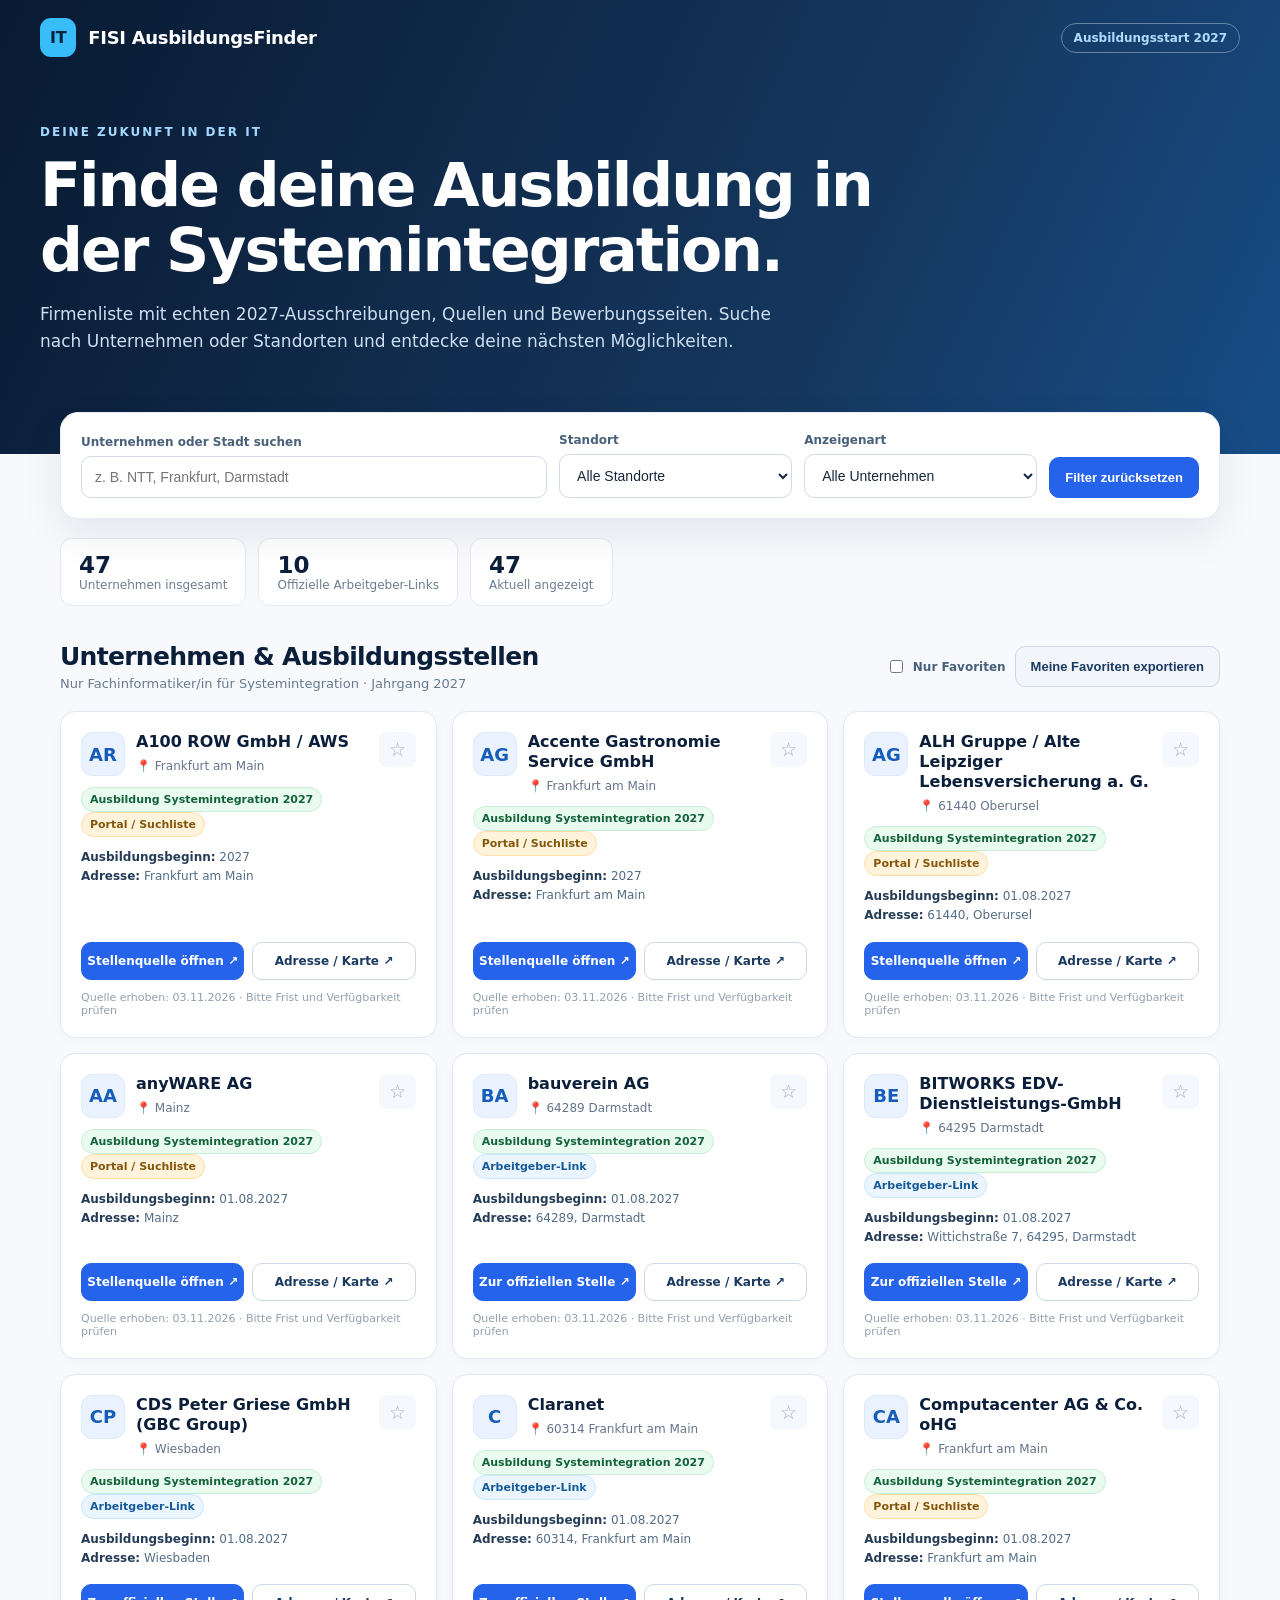
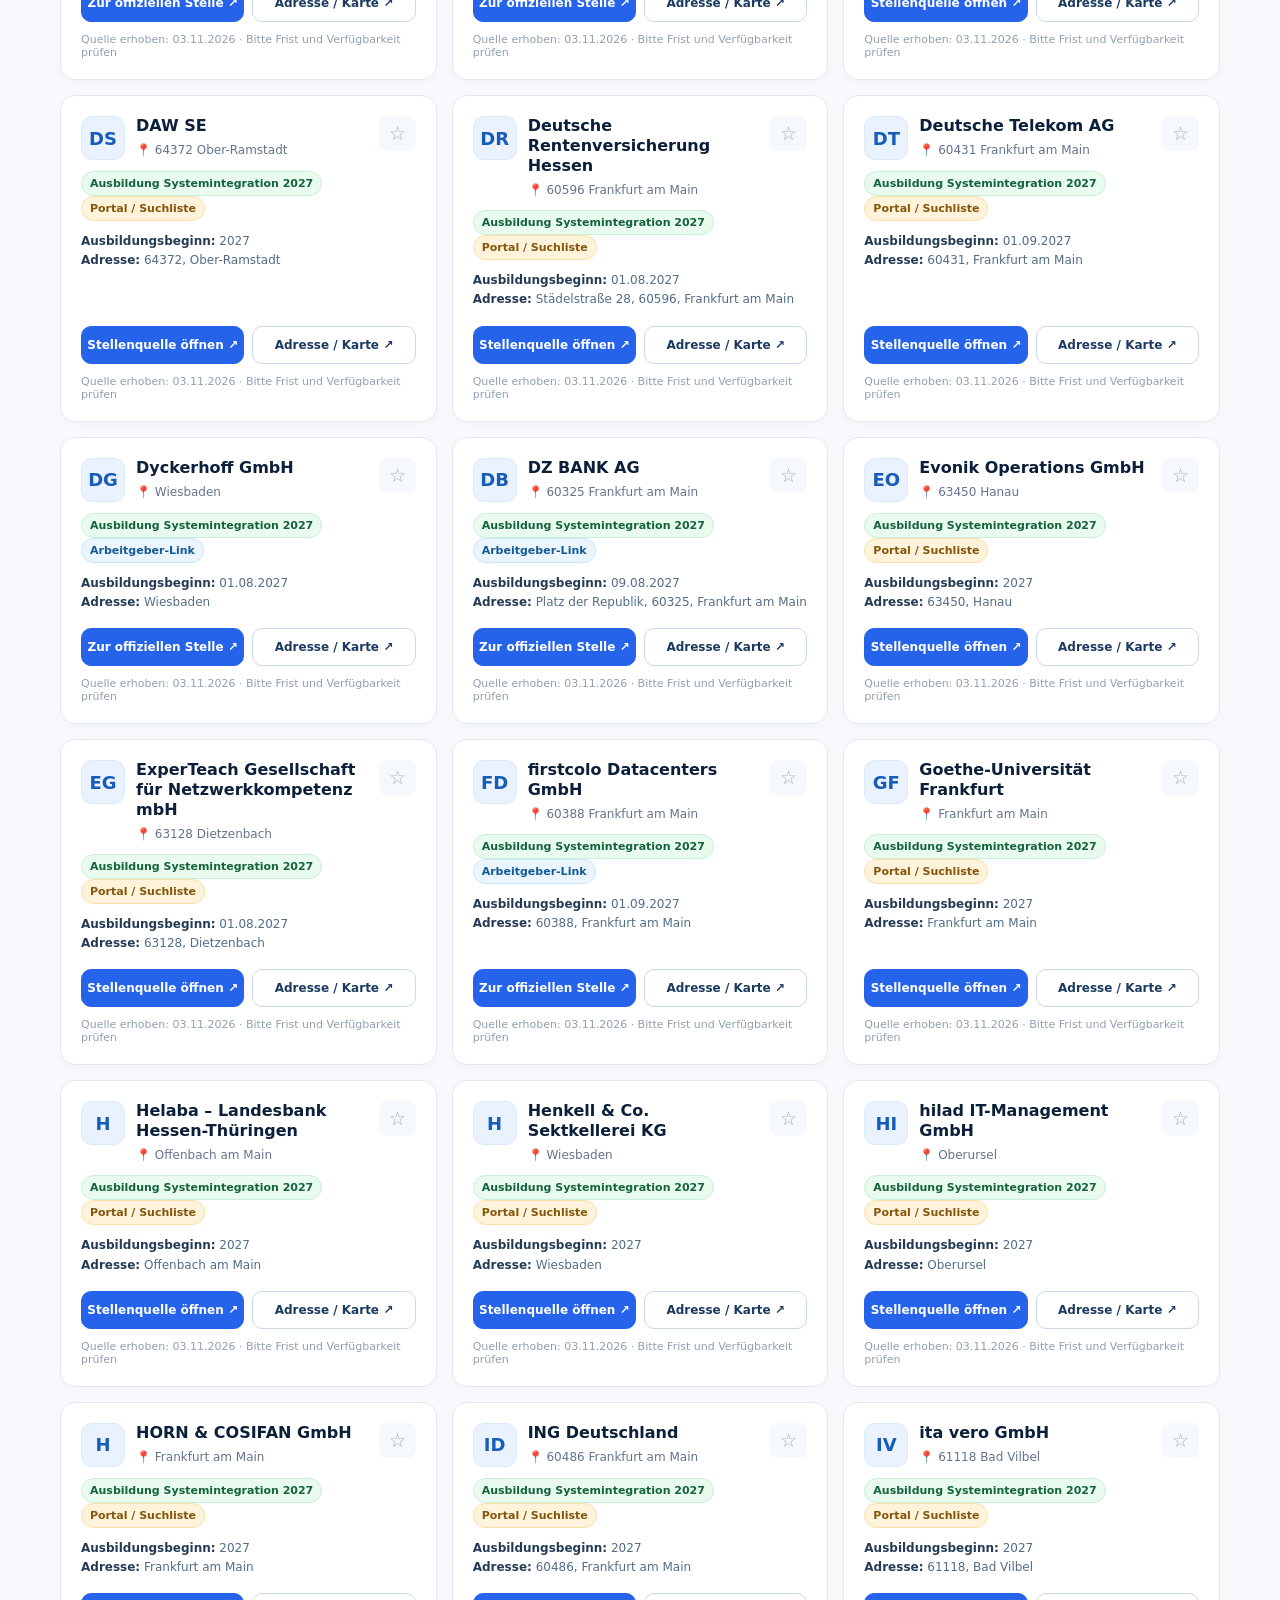
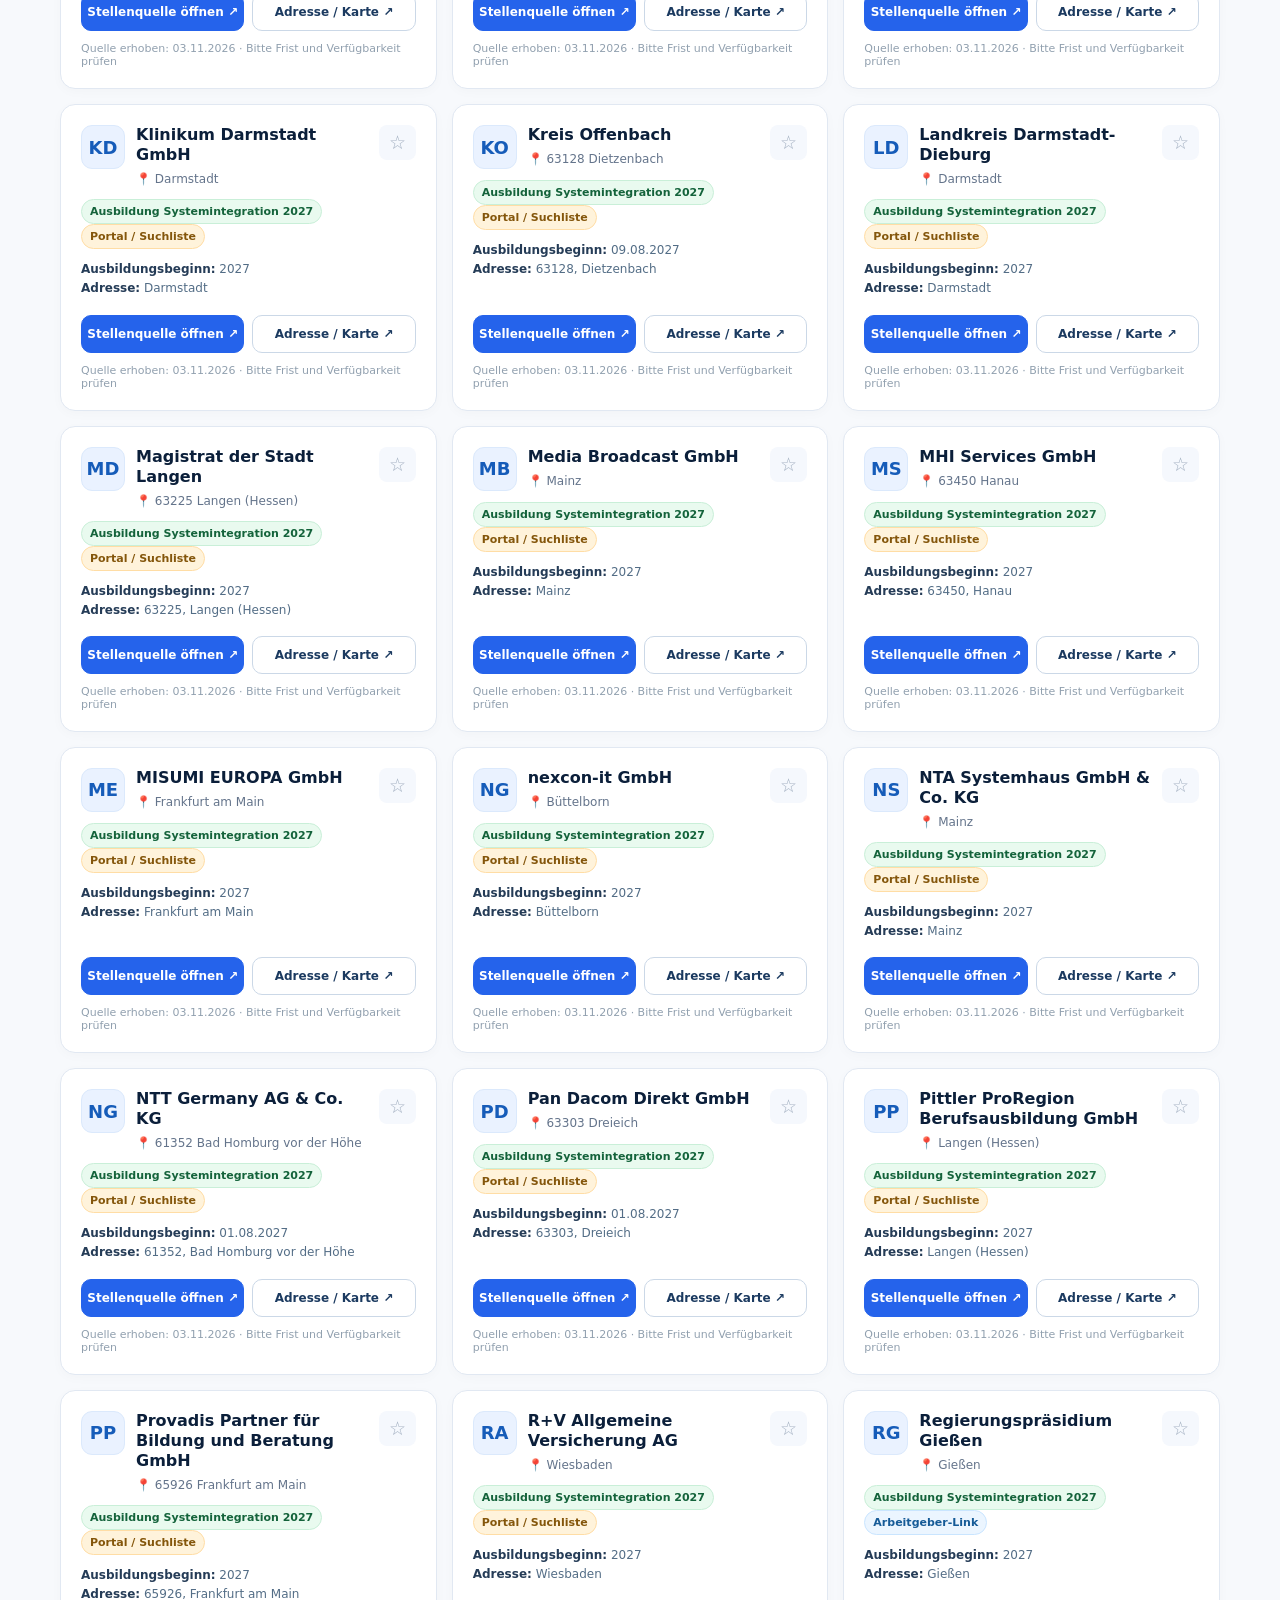
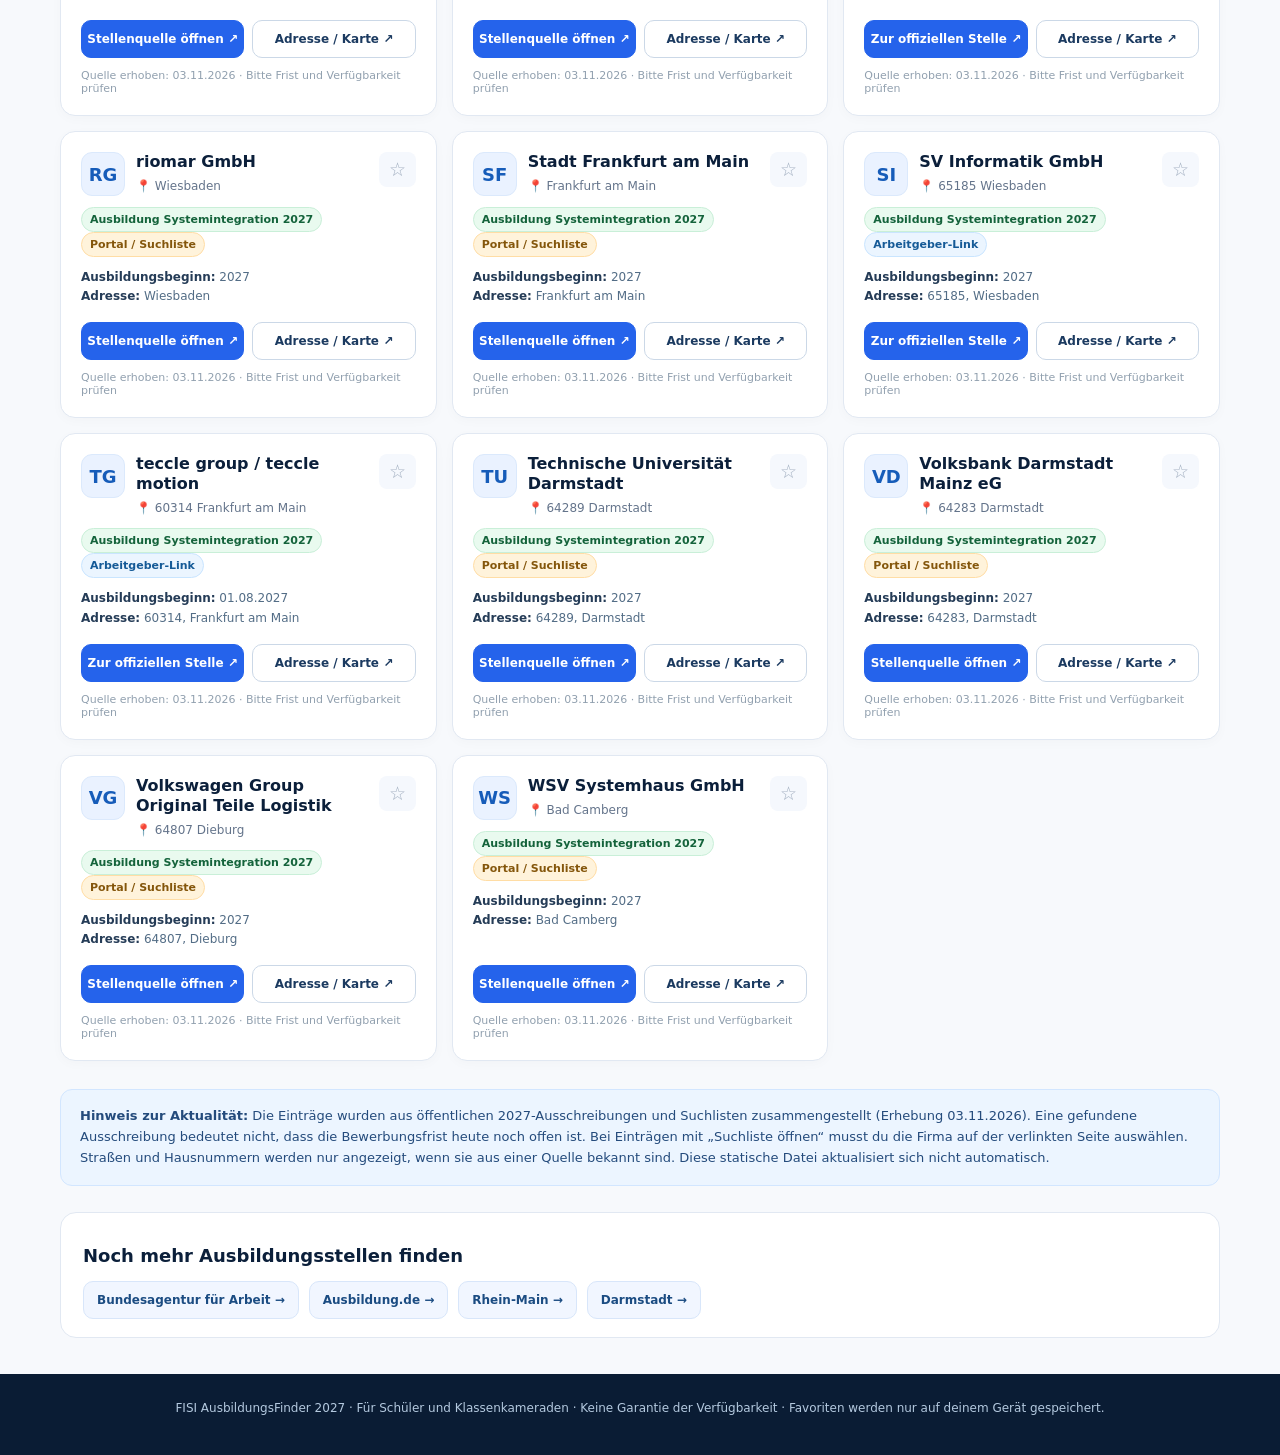
==== fisi-site/index.html @ 09ae16a2 "Add public FISI Ausbildung 2027 company finder webpage" ====
<!doctype html><html lang="de"><head><meta charset="utf-8"><meta name="viewport" content="width=device-width,initial-scale=1"><meta name="theme-color" content="#091a32"><meta name="description" content="FISI AusbildungsFinder 2027: Unternehmen mit Ausbildungsangeboten für Fachinformatiker Systemintegration im Rhein-Main-Gebiet und Hessen finden."><title>FISI AusbildungsFinder 2027 | Firmenliste</title><style>
:root{font-family:Inter,ui-sans-serif,system-ui,-apple-system,'Segoe UI',sans-serif;color:#0b1f3a;background:#f7f9fc}*{box-sizing:border-box}body{margin:0}a{color:inherit}header{background:linear-gradient(115deg,#091a32 0%,#15375e 65%,#174d87 100%);color:#fff;padding:18px max(20px,calc((100vw - 1200px)/2)) 68px}.top{display:flex;justify-content:space-between;align-items:center;gap:20px}.brand{font-size:18px;font-weight:800;letter-spacing:-.3px;display:flex;align-items:center;gap:12px}.brand-mark{background:#38bdf8;color:#06213a;padding:10px;border-radius:11px;font-weight:900;font-size:16px}.year{color:#afdbff;border:1px solid #6583a5;border-radius:99px;padding:7px 12px;font-size:12px;font-weight:700}.hero{padding:68px 0 14px;max-width:850px}.eyebrow{color:#a5d8ff;text-transform:uppercase;letter-spacing:2px;font-size:12px;font-weight:800}.hero h1{font-size:clamp(32px,5vw,60px);letter-spacing:-2px;line-height:1.09;margin:14px 0}.hero p{font-size:17px;line-height:1.6;color:#cedff1;max-width:740px}.wrap{max-width:1200px;margin:0 auto;padding:0 20px}.searchbox{margin-top:-42px;position:relative;background:#fff;box-shadow:0 16px 42px #0b1f3a14;border:1px solid #e7ecf2;border-radius:18px;padding:20px;display:grid;grid-template-columns:2fr 1fr 1fr auto;gap:12px;align-items:end}label{display:block;color:#486079;font-size:12px;font-weight:800;margin-bottom:7px}input,select{width:100%;border:1px solid #cfdaea;border-radius:10px;background:#fff;color:#16283d;padding:12px 13px;font-size:14px;min-width:0}input:focus,select:focus{outline:2px solid #2683ea;outline-offset:1px}.btn{border:1px solid #cbd8e7;border-radius:10px;background:white;padding:12px 15px;color:#1b3a60;font-size:13px;font-weight:800;cursor:pointer;text-decoration:none;display:inline-flex;align-items:center;justify-content:center;gap:7px;transition:.15s}.btn:hover{background:#e7f2ff;border-color:#7ab5fa}.btn.primary{background:#2563eb;color:white;border-color:#2563eb}.btn.primary:hover{background:#144dc5}.btn.ghost{background:#f2f6fb}.btn:disabled{opacity:.5;cursor:not-allowed}.bar{display:flex;gap:14px;align-items:center;justify-content:space-between;flex-wrap:wrap;margin:36px 0 20px}.bar h2{font-size:25px;letter-spacing:-.7px;margin:0}.bar p{margin:5px 0 0;color:#667b91;font-size:13px}.bar .tools{display:flex;gap:9px;align-items:center;flex-wrap:wrap}.stats{display:flex;gap:12px;flex-wrap:wrap;margin:19px 0 0}.stat{background:#fff;border:1px solid #e4eaf2;border-radius:12px;padding:13px 18px;font-size:12px;color:#6b7d91}.stat strong{color:#0b1f3a;font-size:23px;display:block}.list{display:grid;grid-template-columns:repeat(3,minmax(0,1fr));gap:15px}.job{background:#fff;border:1px solid #e1e8f2;border-radius:15px;padding:20px;display:flex;flex-direction:column;gap:11px;box-shadow:0 3px 12px #0b1f3a06;min-width:0}.job:hover{border-color:#88baff}.jobTop{display:flex;gap:11px;align-items:flex-start;justify-content:space-between}.job-icon{background:#eaf2ff;border:1px solid #dbe9fc;color:#165cb9;border-radius:11px;display:grid;place-items:center;width:44px;height:44px;font-weight:900;font-size:18px;flex-shrink:0}.jobTop div:nth-child(2){flex:1}.job h3{font-size:16px;margin:0 0 5px;line-height:1.25}.meta{color:#64748b;font-size:12px;line-height:1.5}.chip{font-size:11px;color:#155a97;background:#ebf5ff;border:1px solid #c9e5ff;border-radius:99px;padding:5px 8px;white-space:nowrap;display:inline-block;font-weight:800}.chip.green{color:#14633b;background:#e9faef;border-color:#c9efd8}.chip.orange{color:#84560b;background:#fff3db;border-color:#ffdda5}.detail{font-size:12px;color:#536d86;line-height:1.6;min-height:38px}.detail b{color:#253c57}.buttons{display:grid;grid-template-columns:1fr 1fr;gap:8px;margin-top:auto;padding-top:5px}.buttons .btn{padding:11px 5px;font-size:12px}.fav{border:0;background:#f5f8fd;border-radius:8px;cursor:pointer;padding:6px 10px;font-size:19px;color:#a2afc0}.fav.active{color:#da9d16;background:#fff4d4}.job .sub{font-size:11px;color:#91a0af}.notFound{background:#fff;border:1px solid #e3eaf4;padding:35px;text-align:center;border-radius:14px;color:#5a6d82}.note{background:#ecf5ff;border:1px solid #d2e6ff;color:#244b7c;border-radius:12px;padding:16px 19px;font-size:13px;line-height:1.6;margin-top:28px}.more{background:#fff;border:1px solid #e1e8f2;padding:18px 22px;border-radius:16px;margin:26px 0}.more h2{font-size:18px}.links{display:flex;gap:10px;flex-wrap:wrap}.links a{background:#f1f6ff;border:1px solid #d8e6fa;padding:11px 13px;border-radius:10px;color:#1b4c82;font-size:12px;font-weight:700;text-decoration:none}.links a:hover{text-decoration:underline}footer{margin-top:36px;padding:24px 0 35px;background:#0a1c34;color:#b4c9df;text-align:center;font-size:12px;line-height:1.8}.muted{font-size:12px;color:#74859a}#top-link{scroll-behavior:smooth}@media(max-width:1000px){.list{grid-template-columns:repeat(2,minmax(0,1fr))}.searchbox{grid-template-columns:1fr 1fr}.searchbox .btn{width:100%}}@media(max-width:640px){header{padding:16px 20px 70px}.hero{padding-top:48px}.list{grid-template-columns:1fr}.searchbox{grid-template-columns:1fr;margin-top:-44px;padding:15px}.year{display:none}.bar{align-items:flex-start}.job{padding:17px}.buttons{grid-template-columns:1fr 1fr}.hero h1{letter-spacing:-1px}.wrap{padding:0 16px}}
</style></head><body><header><div class="top"><div class="brand"><span class="brand-mark">IT</span> FISI AusbildungsFinder</div><span class="year">Ausbildungsstart 2027</span></div><section class="hero"><div class="eyebrow">Deine Zukunft in der IT</div><h1>Finde deine Ausbildung in der Systemintegration.</h1><p>Firmenliste mit echten 2027-Ausschreibungen, Quellen und Bewerbungsseiten. Suche nach Unternehmen oder Standorten und entdecke deine nächsten Möglichkeiten.</p></section></header><main class="wrap"><section class="searchbox" aria-label="Suchfilter"><div><label for="q">Unternehmen oder Stadt suchen</label><input id="q" type="search" placeholder="z. B. NTT, Frankfurt, Darmstadt"></div><div><label for="city">Standort</label><select id="city"><option value="">Alle Standorte</option></select></div><div><label for="type">Anzeigenart</label><select id="type"><option value="">Alle Unternehmen</option><option value="official">Offizielle Bewerbungsseite</option><option value="portal">Portal-Stellenanzeige / Suchliste</option></select></div><button class="btn primary" id="reset">Filter zurücksetzen</button></section><div class="stats"><div class="stat"><strong id="total">–</strong>Unternehmen insgesamt</div><div class="stat"><strong id="officialCount">–</strong>Offizielle Arbeitgeber-Links</div><div class="stat"><strong id="showCount">–</strong>Aktuell angezeigt</div></div><div class="bar"><div><h2>Unternehmen & Ausbildungsstellen</h2><p>Nur Fachinformatiker/in für Systemintegration · Jahrgang 2027</p></div><div class="tools"><label style="margin:0;display:flex;gap:7px;align-items:center"><input id="onlyFav" type="checkbox" style="width:auto"> Nur Favoriten</label><button id="export" class="btn ghost">Meine Favoriten exportieren</button></div></div><div id="list" class="list"></div><div id="notfound" class="notFound" hidden>Keine passenden Unternehmen gefunden. Versuche einen anderen Suchbegriff oder wähle „Alle Standorte“.</div><section class="note"><b>Hinweis zur Aktualität:</b> Die Einträge wurden aus öffentlichen 2027-Ausschreibungen und Suchlisten zusammengestellt (Erhebung 03.11.2026). Eine gefundene Ausschreibung bedeutet nicht, dass die Bewerbungsfrist heute noch offen ist. Bei Einträgen mit „Suchliste öffnen“ musst du die Firma auf der verlinkten Seite auswählen. Straßen und Hausnummern werden nur angezeigt, wenn sie aus einer Quelle bekannt sind. Diese statische Datei aktualisiert sich nicht automatisch.</section><section class="more"><h2>Noch mehr Ausbildungsstellen finden</h2><div class="links"><a href="https://www.arbeitsagentur.de/jobsuche/suche?suchbereich=ausbildung&was=Fachinformatiker%20Systemintegration" target="_blank" rel="noopener noreferrer">Bundesagentur für Arbeit →</a><a href="https://www.ausbildung.de/berufe/fachinformatiker-systemintegration/" target="_blank" rel="noopener noreferrer">Ausbildung.de →</a><a href="https://www.ausbildung.de/staedte/frankfurt-am-main/fachinformatiker-systemintegration/" target="_blank" rel="noopener noreferrer">Rhein-Main →</a><a href="https://www.ausbildung.de/staedte/darmstadt/fachinformatiker-systemintegration/" target="_blank" rel="noopener noreferrer">Darmstadt →</a></div></section></main><footer>FISI AusbildungsFinder 2027 · Für Schüler und Klassenkameraden · Keine Garantie der Verfügbarkeit · Favoriten werden nur auf deinem Gerät gespeichert.</footer><script>const FIRMS = [{"id":"f23","firma":"A100 ROW GmbH / AWS","ort":"Frankfurt am Main","plz":"","adresse":"","start":"2027","url":"https://www.ausbildung.de/staedte/frankfurt-am-main/fachinformatiker-systemintegration/","official":false,"website":"","region":"Rhein-Main","stand":"03.11.2026"},{"id":"f32","firma":"Accente Gastronomie Service GmbH","ort":"Frankfurt am Main","plz":"","adresse":"","start":"2027","url":"https://www.ausbildung.de/staedte/frankfurt-am-main/fachinformatiker-systemintegration/","official":false,"website":"","region":"Rhein-Main","stand":"03.11.2026"},{"id":"f19","firma":"ALH Gruppe / Alte Leipziger Lebensversicherung a. G.","ort":"Oberursel","plz":"61440","adresse":"","start":"01.08.2027","url":"https://www.ausbildung.de/stellen/fachinformatiker-m-w-d-fuer-systemintegration-bei-alte-leipziger-lebensversicherung-a-g-in-oberursel-taunus-4274b92c-0701-4dd6-9e12-ca6bc507923c/","official":false,"website":"","region":"Rhein-Main","stand":"03.11.2026"},{"id":"f11","firma":"anyWARE AG","ort":"Mainz","plz":"","adresse":"","start":"01.08.2027","url":"https://www.arbeitsagentur.de/jobsuche/jobdetail/10000-1208450675-S","official":false,"website":"","region":"Rhein-Main","stand":"03.11.2026"},{"id":"f9","firma":"bauverein AG","ort":"Darmstadt","plz":"64289","adresse":"","start":"01.08.2027","url":"https://stellenangebote.bauvereinag.de/Ausbildung-im-Bereich-Fachinformatik-Systemintegration-de-j279.html","official":true,"website":"","region":"Rhein-Main","stand":"03.11.2026"},{"id":"f8","firma":"BITWORKS EDV-Dienstleistungs-GmbH","ort":"Darmstadt","plz":"64295","adresse":"Wittichstraße 7","start":"01.08.2027","url":"https://www.bitworks.net/karriere/ausbildung/","official":true,"website":"","region":"Rhein-Main","stand":"03.11.2026"},{"id":"f6","firma":"CDS Peter Griese GmbH (GBC Group)","ort":"Wiesbaden","plz":"","adresse":"","start":"01.08.2027","url":"https://gbc-gruppe.jobs.personio.com/job/1605904?language=de","official":true,"website":"","region":"Rhein-Main","stand":"03.11.2026"},{"id":"f2","firma":"Claranet","ort":"Frankfurt am Main","plz":"60314","adresse":"","start":"01.08.2027","url":"https://www.claranet.com/de/karriere/stellenangebote/?id=j8mw0om5","official":true,"website":"","region":"Rhein-Main","stand":"03.11.2026"},{"id":"f14","firma":"Computacenter AG & Co. oHG","ort":"Frankfurt am Main","plz":"","adresse":"","start":"01.08.2027","url":"https://www.ausbildung.de/stellen/fachinformatiker-in-fuer-systemintegration-w-m-d-ausbildung-2027-bei-computacenter-ag-co-ohg-in-frankfurt-am-main-35a287be-f9dc-4d71-bb6c-6507c64921e3/","official":false,"website":"","region":"Rhein-Main","stand":"03.11.2026"},{"id":"f41","firma":"DAW SE","ort":"Ober-Ramstadt","plz":"64372","adresse":"","start":"2027","url":"https://www.ausbildung.de/staedte/darmstadt/fachinformatiker-systemintegration/","official":false,"website":"","region":"Rhein-Main","stand":"03.11.2026"},{"id":"f12","firma":"Deutsche Rentenversicherung Hessen","ort":"Frankfurt am Main","plz":"60596","adresse":"Städelstraße 28","start":"01.08.2027","url":"https://www.ausbildung.de/stellen/[base64]/","official":false,"website":"","region":"Rhein-Main","stand":"03.11.2026"},{"id":"f20","firma":"Deutsche Telekom AG","ort":"Frankfurt am Main","plz":"60431","adresse":"","start":"01.09.2027","url":"https://www.ausbildung.de/stellen/ausbildung-fachinformatiker-in-fuer-systemintegration-m-w-d-bei-deutsche-telekom-ag-in-frankfurt-am-main-8fa051b4-3f0c-4069-b8c5-a9c726d6973f/","official":false,"website":"","region":"Rhein-Main","stand":"03.11.2026"},{"id":"f5","firma":"Dyckerhoff GmbH","ort":"Wiesbaden","plz":"","adresse":"","start":"01.08.2027","url":"https://jobs.dyckerhoff.de/jobposting/b8a4cd58426353512bdf55fee5501cc268655ab7","official":true,"website":"","region":"Rhein-Main","stand":"03.11.2026"},{"id":"f4","firma":"DZ BANK AG","ort":"Frankfurt am Main","plz":"60325","adresse":"Platz der Republik","start":"09.08.2027","url":"https://jobs.dzbank.de/job/Frankfurt-am-Main-Ausbildung-zur-Fachinformatikerin-f%C3%BCr-Systemintegration-%28mwd%29%2C-Start-2027/1406802333/","official":true,"website":"","region":"Rhein-Main","stand":"03.11.2026"},{"id":"f47","firma":"Evonik Operations GmbH","ort":"Hanau","plz":"63450","adresse":"","start":"2027","url":"https://www.ausbildung.de/staedte/niederdorfelden/fachinformatiker-systemintegration/","official":false,"website":"","region":"Rhein-Main","stand":"03.11.2026"},{"id":"f16","firma":"ExperTeach Gesellschaft für Netzwerkkompetenz mbH","ort":"Dietzenbach","plz":"63128","adresse":"","start":"01.08.2027","url":"https://www.ausbildung.de/stellen/ausbildung-fachinformatiker-fuer-systemintegration-m-w-d-bei-experteach-gesellschaft-fuer-netzwerkkompetenz-mbh-in-dietzenbach-486f2d8d-8e04-406d-8e45-b2905e7dfc49/","official":false,"website":"","region":"Rhein-Main","stand":"03.11.2026"},{"id":"f3","firma":"firstcolo Datacenters GmbH","ort":"Frankfurt am Main","plz":"60388","adresse":"","start":"01.09.2027","url":"https://career-firstcolo.aventini.de/job/ausbildung-zum-fachinformatiker-fuer-systemintegration-2/","official":true,"website":"","region":"Rhein-Main","stand":"03.11.2026"},{"id":"f30","firma":"Goethe-Universität Frankfurt","ort":"Frankfurt am Main","plz":"","adresse":"","start":"2027","url":"https://www.ausbildung.de/staedte/frankfurt-am-main/fachinformatiker-systemintegration/","official":false,"website":"","region":"Rhein-Main","stand":"03.11.2026"},{"id":"f24","firma":"Helaba – Landesbank Hessen-Thüringen","ort":"Offenbach am Main","plz":"","adresse":"","start":"2027","url":"https://www.ausbildung.de/staedte/frankfurt-am-main/fachinformatiker-systemintegration/","official":false,"website":"","region":"Rhein-Main","stand":"03.11.2026"},{"id":"f36","firma":"Henkell & Co. Sektkellerei KG","ort":"Wiesbaden","plz":"","adresse":"","start":"2027","url":"https://www.arbeitsagentur.de/jobsuche/suche?suchbereich=ausbildung&was=Fachinformatiker%2Fin+Systemintegration&wo=Mainz+am+Rhein","official":false,"website":"","region":"Rhein-Main","stand":"03.11.2026"},{"id":"f33","firma":"hilad IT-Management GmbH","ort":"Oberursel","plz":"","adresse":"","start":"2027","url":"https://www.arbeitsagentur.de/jobsuche/suche?suchbereich=ausbildung&was=IT-Fachinformatiker+Systemintegration&wo=Hessen+%28Bundesland%29","official":false,"website":"","region":"Rhein-Main","stand":"03.11.2026"},{"id":"f31","firma":"HORN & COSIFAN GmbH","ort":"Frankfurt am Main","plz":"","adresse":"","start":"2027","url":"https://www.ausbildung.de/staedte/frankfurt-am-main/fachinformatiker-systemintegration/","official":false,"website":"","region":"Rhein-Main","stand":"03.11.2026"},{"id":"f22","firma":"ING Deutschland","ort":"Frankfurt am Main","plz":"60486","adresse":"","start":"2027","url":"https://www.ausbildung.de/staedte/frankfurt-am-main/fachinformatiker-systemintegration/","official":false,"website":"","region":"Rhein-Main","stand":"03.11.2026"},{"id":"f25","firma":"ita vero GmbH","ort":"Bad Vilbel","plz":"61118","adresse":"","start":"2027","url":"https://www.ausbildung.de/staedte/frankfurt-am-main/fachinformatiker-systemintegration/","official":false,"website":"","region":"Rhein-Main","stand":"03.11.2026"},{"id":"f42","firma":"Klinikum Darmstadt GmbH","ort":"Darmstadt","plz":"","adresse":"","start":"2027","url":"https://www.ausbildung.de/staedte/darmstadt/fachinformatiker-systemintegration/","official":false,"website":"","region":"Rhein-Main","stand":"03.11.2026"},{"id":"f18","firma":"Kreis Offenbach","ort":"Dietzenbach","plz":"63128","adresse":"","start":"09.08.2027","url":"https://www.ausbildung.de/stellen/ausbildung-fachinformatiker-in-fuer-systemintegration-m-w-d-bei-kreis-offenbach-in-dietzenbach-64bd83a0-c201-4000-aeb2-fbb5ad08a51d/","official":false,"website":"","region":"Rhein-Main","stand":"03.11.2026"},{"id":"f44","firma":"Landkreis Darmstadt-Dieburg","ort":"Darmstadt","plz":"","adresse":"","start":"2027","url":"https://www.ausbildung.de/staedte/darmstadt/fachinformatiker-systemintegration/","official":false,"website":"","region":"Rhein-Main","stand":"03.11.2026"},{"id":"f26","firma":"Magistrat der Stadt Langen","ort":"Langen (Hessen)","plz":"63225","adresse":"","start":"2027","url":"https://www.ausbildung.de/staedte/frankfurt-am-main/fachinformatiker-systemintegration/","official":false,"website":"","region":"Rhein-Main","stand":"03.11.2026"},{"id":"f38","firma":"Media Broadcast GmbH","ort":"Mainz","plz":"","adresse":"","start":"2027","url":"https://www.arbeitsagentur.de/jobsuche/suche?suchbereich=ausbildung&was=Fachinformatiker%2Fin+Systemintegration&wo=Mainz+am+Rhein","official":false,"website":"","region":"Rhein-Main","stand":"03.11.2026"},{"id":"f48","firma":"MHI Services GmbH","ort":"Hanau","plz":"63450","adresse":"","start":"2027","url":"https://www.ausbildung.de/staedte/niederdorfelden/fachinformatiker-systemintegration/","official":false,"website":"","region":"Rhein-Main","stand":"03.11.2026"},{"id":"f29","firma":"MISUMI EUROPA GmbH","ort":"Frankfurt am Main","plz":"","adresse":"","start":"2027","url":"https://www.ausbildung.de/staedte/frankfurt-am-main/fachinformatiker-systemintegration/","official":false,"website":"","region":"Rhein-Main","stand":"03.11.2026"},{"id":"f43","firma":"nexcon-it GmbH","ort":"Büttelborn","plz":"","adresse":"","start":"2027","url":"https://www.ausbildung.de/staedte/darmstadt/fachinformatiker-systemintegration/","official":false,"website":"","region":"Rhein-Main","stand":"03.11.2026"},{"id":"f37","firma":"NTA Systemhaus GmbH & Co. KG","ort":"Mainz","plz":"","adresse":"","start":"2027","url":"https://www.arbeitsagentur.de/jobsuche/suche?suchbereich=ausbildung&was=Fachinformatiker%2Fin+Systemintegration&wo=Mainz+am+Rhein","official":false,"website":"","region":"Rhein-Main","stand":"03.11.2026"},{"id":"f15","firma":"NTT Germany AG & Co. KG","ort":"Bad Homburg vor der Höhe","plz":"61352","adresse":"","start":"01.08.2027","url":"https://www.ausbildung.de/stellen/ausbildung-fachinformatiker-in-fuer-systemintegration-m-w-d-ausbildungsjahr-2027-am-standort-bad-homburg-bei-ntt-germany-ag-co-kg-in-bad-homburg-vor-der-hoehe-ad076b9d-094f-450b-ac93-08cf086c7f03/","official":false,"website":"","region":"Rhein-Main","stand":"03.11.2026"},{"id":"f17","firma":"Pan Dacom Direkt GmbH","ort":"Dreieich","plz":"63303","adresse":"","start":"01.08.2027","url":"https://www.ausbildung.de/stellen/ausbildung-fachinformatiker-m-w-d-fachrichtung-systemintegration-bei-pan-dacom-direkt-gmbh-in-dreieich-24aad1db-52f3-411a-9561-9b8bcf2e1f25/","official":false,"website":"","region":"Rhein-Main","stand":"03.11.2026"},{"id":"f46","firma":"Pittler ProRegion Berufsausbildung GmbH","ort":"Langen (Hessen)","plz":"","adresse":"","start":"2027","url":"https://www.ausbildung.de/staedte/darmstadt/fachinformatiker-systemintegration/","official":false,"website":"","region":"Rhein-Main","stand":"03.11.2026"},{"id":"f28","firma":"Provadis Partner für Bildung und Beratung GmbH","ort":"Frankfurt am Main","plz":"65926","adresse":"","start":"2027","url":"https://www.ausbildung.de/staedte/frankfurt-am-main/fachinformatiker-systemintegration/","official":false,"website":"","region":"Rhein-Main","stand":"03.11.2026"},{"id":"f34","firma":"R+V Allgemeine Versicherung AG","ort":"Wiesbaden","plz":"","adresse":"","start":"2027","url":"https://www.arbeitsagentur.de/jobsuche/suche?suchbereich=ausbildung&was=Fachinformatiker%2Fin+Systemintegration&wo=Mainz+am+Rhein","official":false,"website":"","region":"Rhein-Main","stand":"03.11.2026"},{"id":"f10","firma":"Regierungspräsidium Gießen","ort":"Gießen","plz":"","adresse":"","start":"2027","url":"https://rp-giessen.hessen.de/fachinformatik-fachrichtung-systemintegration","official":true,"website":"","region":"Mittelhessen","stand":"03.11.2026"},{"id":"f35","firma":"riomar GmbH","ort":"Wiesbaden","plz":"","adresse":"","start":"2027","url":"https://www.arbeitsagentur.de/jobsuche/suche?suchbereich=ausbildung&was=Fachinformatiker%2Fin+Systemintegration&wo=Mainz+am+Rhein","official":false,"website":"","region":"Rhein-Main","stand":"03.11.2026"},{"id":"f27","firma":"Stadt Frankfurt am Main","ort":"Frankfurt am Main","plz":"","adresse":"","start":"2027","url":"https://www.ausbildung.de/staedte/frankfurt-am-main/fachinformatiker-systemintegration/","official":false,"website":"","region":"Rhein-Main","stand":"03.11.2026"},{"id":"f7","firma":"SV Informatik GmbH","ort":"Wiesbaden","plz":"65185","adresse":"","start":"2027","url":"https://www.sv-informatik.de/karriere/ausbildung-fachinformatiker.html","official":true,"website":"","region":"Rhein-Main","stand":"03.11.2026"},{"id":"f1","firma":"teccle group / teccle motion","ort":"Frankfurt am Main","plz":"60314","adresse":"","start":"01.08.2027","url":"https://tecclegroup.recruitee.com/o/ausbildung-fachinformatikerin-fur-systemintegration-all-genders-standort-frankfurt","official":true,"website":"","region":"Rhein-Main","stand":"03.11.2026"},{"id":"f39","firma":"Technische Universität Darmstadt","ort":"Darmstadt","plz":"64289","adresse":"","start":"2027","url":"https://www.ausbildung.de/staedte/darmstadt/fachinformatiker-systemintegration/","official":false,"website":"","region":"Rhein-Main","stand":"03.11.2026"},{"id":"f40","firma":"Volksbank Darmstadt Mainz eG","ort":"Darmstadt","plz":"64283","adresse":"","start":"2027","url":"https://www.ausbildung.de/staedte/darmstadt/fachinformatiker-systemintegration/","official":false,"website":"","region":"Rhein-Main","stand":"03.11.2026"},{"id":"f45","firma":"Volkswagen Group Original Teile Logistik","ort":"Dieburg","plz":"64807","adresse":"","start":"2027","url":"https://www.ausbildung.de/staedte/darmstadt/fachinformatiker-systemintegration/","official":false,"website":"","region":"Rhein-Main","stand":"03.11.2026"},{"id":"f49","firma":"WSV Systemhaus GmbH","ort":"Bad Camberg","plz":"","adresse":"","start":"2027","url":"https://www.arbeitsagentur.de/jobsuche/suche?suchbereich=ausbildung&was=IT-Fachinformatiker+Systemintegration&wo=Hessen+%28Bundesland%29","official":false,"website":"","region":"Rhein-Main","stand":"03.11.2026"}];
const qs=s=>document.querySelector(s), list=qs('#list'), city=qs('#city'), type=qs('#type'), q=qs('#q');
const esc=s=>String(s??'').replace(/[&<>"']/g,x=>({'&':'&amp;','<':'&lt;','>':'&gt;','"':'&quot;',"'":'&#39;'}[x]));
let favorites;try{favorites=JSON.parse(localStorage.getItem('fisi-favorites-list-2027')||'[]');if(!Array.isArray(favorites))favorites=[];}catch(e){favorites=[]}
const save=()=>{try{localStorage.setItem('fisi-favorites-list-2027',JSON.stringify(favorites))}catch(e){}};
const places=[...new Set(FIRMS.map(x=>x.ort))].sort((a,b)=>a.localeCompare(b,'de'));places.forEach(p=>{let e=document.createElement('option');e.value=p;e.textContent=p;city.appendChild(e)});
qs('#total').textContent=FIRMS.length;qs('#officialCount').textContent=FIRMS.filter(x=>x.official).length;
const maps=x=>'https://www.google.com/maps/search/?api=1&query='+encodeURIComponent([x.firma,x.adresse,x.plz,x.ort].filter(Boolean).join(', '));
const a=(href,label,cls='')=>`<a class="btn ${cls}" target="_blank" rel="noopener noreferrer" href="${esc(href)}">${label}</a>`;
function render(){const term=q.value.trim().toLocaleLowerCase('de'), c=city.value,t=type.value,f=qs('#onlyFav').checked;const found=FIRMS.filter(x=>(!c||x.ort===c)&&(!t||(t==='official'===x.official))&&(!f||favorites.includes(x.id))&&(!term||[x.firma,x.ort,x.plz,x.adresse].join(' ').toLocaleLowerCase('de').includes(term)));qs('#showCount').textContent=found.length;qs('#notfound').hidden=found.length!==0;list.innerHTML=found.map(x=>{const selected=favorites.includes(x.id), initials=x.firma.replace(/[^\p{L}\p{N} ]/gu,'').split(' ').slice(0,2).map(v=>v[0]||'').join('').toUpperCase();return `<article class="job"><div class="jobTop"><div class="job-icon">${esc(initials)}</div><div><h3>${esc(x.firma)}</h3><div class="meta">📍 ${esc(x.plz?x.plz+' ':'')}${esc(x.ort)}</div></div><button data-fav="${esc(x.id)}" class="fav ${selected?'active':''}" aria-label="${selected?'Favorit entfernen':'Als Favorit speichern'}" title="Favorit speichern">${selected?'★':'☆'}</button></div><div><span class="chip green">Ausbildung Systemintegration 2027</span> <span class="chip ${x.official?'':'orange'}">${x.official?'Arbeitgeber-Link':'Portal / Suchliste'}</span></div><div class="detail"><b>Ausbildungsbeginn:</b> ${esc(x.start)}<br><b>Adresse:</b> ${esc([x.adresse,x.plz,x.ort].filter(Boolean).join(', ')||'Nicht angegeben')}</div><div class="buttons">${a(x.url,x.official?'Zur offiziellen Stelle ↗':'Stellenquelle öffnen ↗','primary')}${a(maps(x),'Adresse / Karte ↗')}</div><span class="sub">Quelle erhoben: ${esc(x.stand)} · Bitte Frist und Verfügbarkeit prüfen</span></article>`}).join('');list.querySelectorAll('[data-fav]').forEach(btn=>btn.addEventListener('click',()=>{let id=btn.getAttribute('data-fav');favorites=favorites.includes(id)?favorites.filter(x=>x!==id):[...favorites,id];save();render()}))}
[q,city,type,qs('#onlyFav')].forEach(el=>el.addEventListener('input',render));qs('#reset').addEventListener('click',()=>{q.value='';city.value='';type.value='';qs('#onlyFav').checked=false;render()});qs('#export').addEventListener('click',()=>{const fav=FIRMS.filter(x=>favorites.includes(x.id));if(!fav.length){alert('Du hast noch keine Favoriten gespeichert.');return;}const rows=[['Unternehmen','Ort','PLZ','Adresse','Ausbildungsbeginn','Link'],...fav.map(x=>[x.firma,x.ort,x.plz,x.adresse,x.start,x.url])].map(row=>row.map(v=>'"'+String(v??'').replace(/"/g,'""')+'"').join(';')).join('\r\n');const blob=new Blob(['﻿',rows],{type:'text/csv;charset=utf-8'}),u=URL.createObjectURL(blob),a=document.createElement('a');a.href=u;a.download='FISI_Favoriten_2027.csv';a.click();URL.revokeObjectURL(u)});render();</script></body></html>
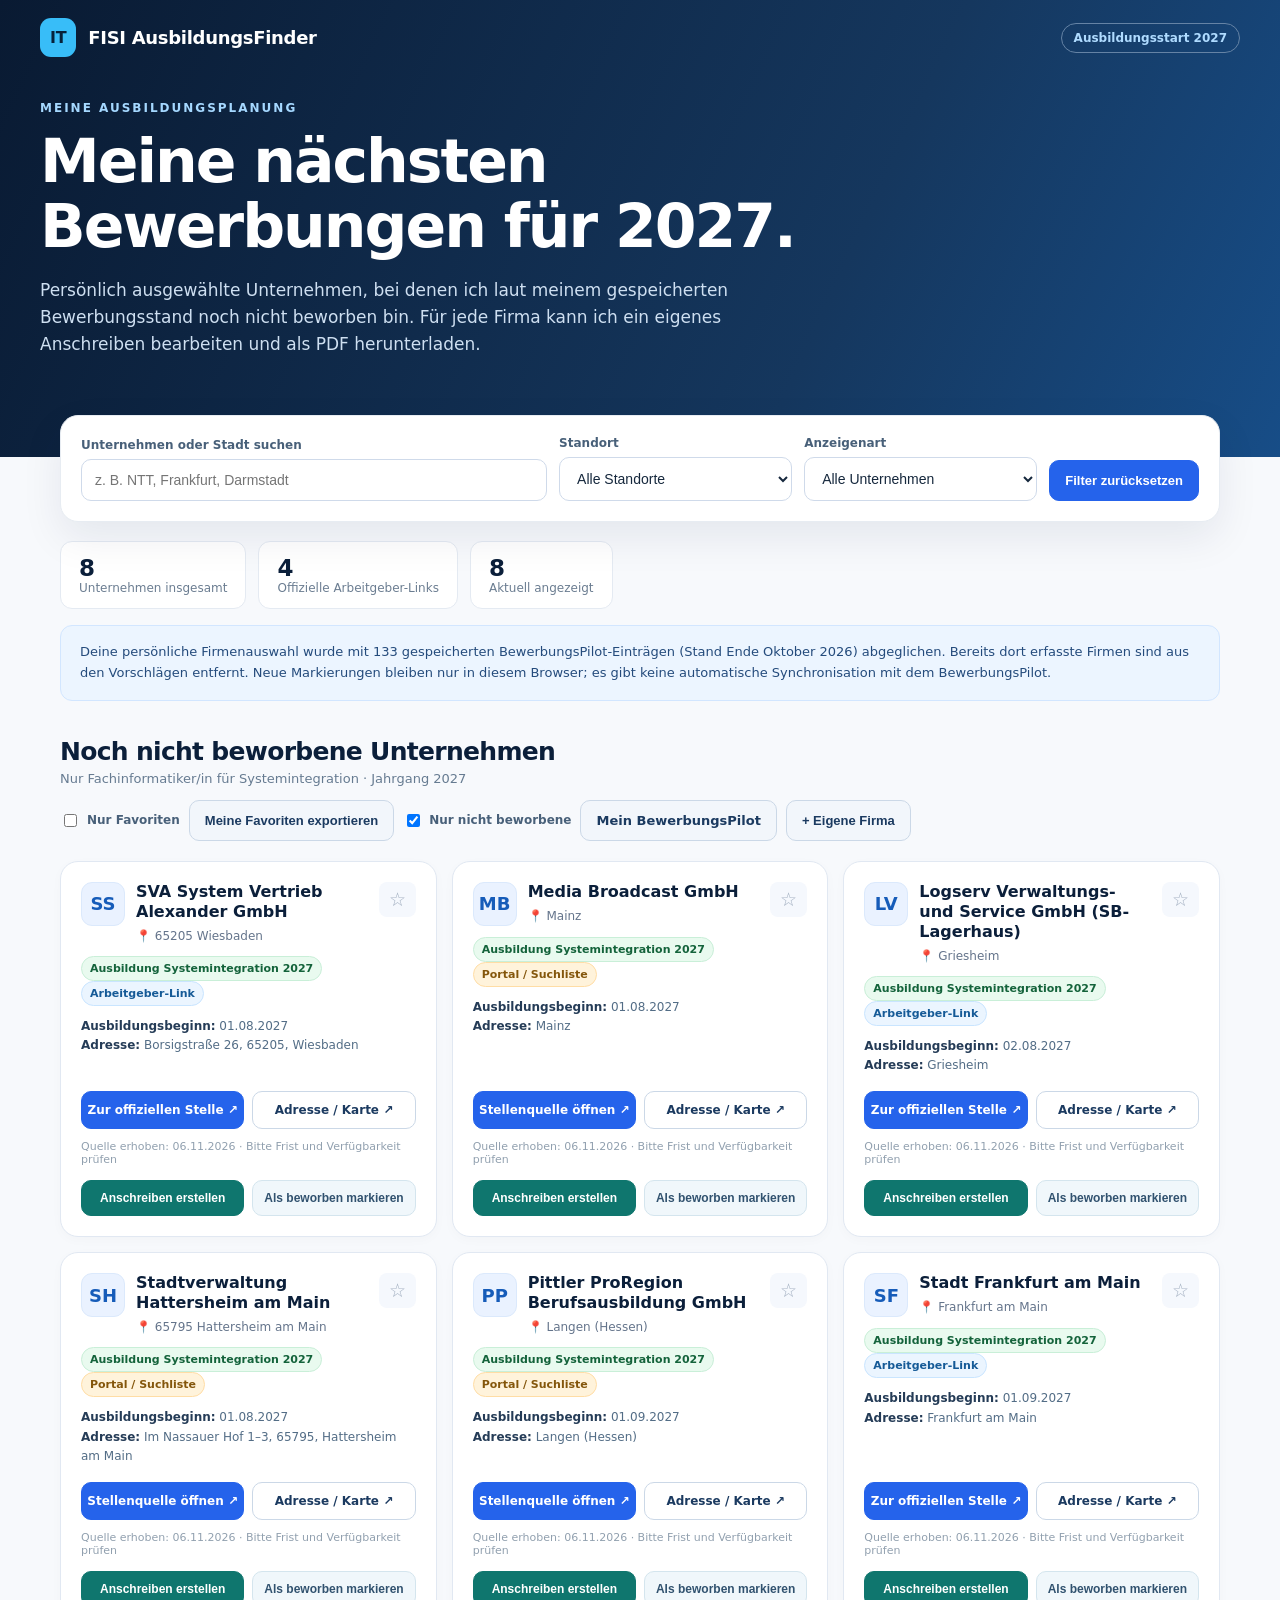
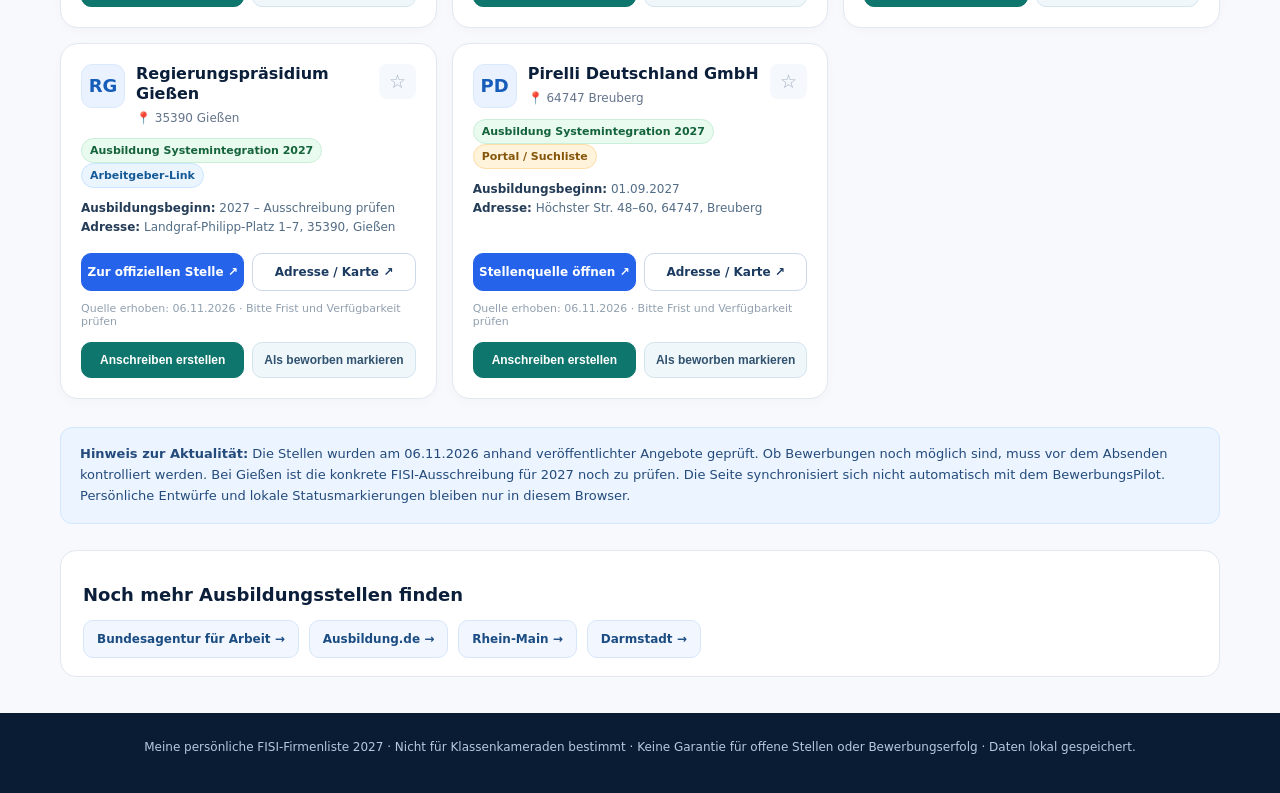
==== commit 1082f9cd: "Personalize FISI firms list with verified fresh leads and cover letter downloads" ====
--- a/fisi-site/index.html
+++ b/fisi-site/index.html
@@ -1,6 +1,6 @@
-<!doctype html><html lang="de"><head><meta charset="utf-8"><meta name="viewport" content="width=device-width,initial-scale=1"><meta name="theme-color" content="#091a32"><meta name="description" content="FISI AusbildungsFinder 2027: Unternehmen mit Ausbildungsangeboten für Fachinformatiker Systemintegration im Rhein-Main-Gebiet und Hessen finden."><title>FISI AusbildungsFinder 2027 | Firmenliste</title><style>
+<!doctype html><html lang="de"><head><meta charset="utf-8"><meta name="viewport" content="width=device-width,initial-scale=1"><meta name="theme-color" content="#091a32"><meta name="description" content="FISI AusbildungsFinder 2027: Unternehmen mit Ausbildungsangeboten für Fachinformatiker Systemintegration im Rhein-Main-Gebiet und Hessen finden."><title>Meine FISI-Bewerbungen 2027 | Neue Firmen & Anschreiben</title><style>
 :root{font-family:Inter,ui-sans-serif,system-ui,-apple-system,'Segoe UI',sans-serif;color:#0b1f3a;background:#f7f9fc}*{box-sizing:border-box}body{margin:0}a{color:inherit}header{background:linear-gradient(115deg,#091a32 0%,#15375e 65%,#174d87 100%);color:#fff;padding:18px max(20px,calc((100vw - 1200px)/2)) 68px}.top{display:flex;justify-content:space-between;align-items:center;gap:20px}.brand{font-size:18px;font-weight:800;letter-spacing:-.3px;display:flex;align-items:center;gap:12px}.brand-mark{background:#38bdf8;color:#06213a;padding:10px;border-radius:11px;font-weight:900;font-size:16px}.year{color:#afdbff;border:1px solid #6583a5;border-radius:99px;padding:7px 12px;font-size:12px;font-weight:700}.hero{padding:68px 0 14px;max-width:850px}.eyebrow{color:#a5d8ff;text-transform:uppercase;letter-spacing:2px;font-size:12px;font-weight:800}.hero h1{font-size:clamp(32px,5vw,60px);letter-spacing:-2px;line-height:1.09;margin:14px 0}.hero p{font-size:17px;line-height:1.6;color:#cedff1;max-width:740px}.wrap{max-width:1200px;margin:0 auto;padding:0 20px}.searchbox{margin-top:-42px;position:relative;background:#fff;box-shadow:0 16px 42px #0b1f3a14;border:1px solid #e7ecf2;border-radius:18px;padding:20px;display:grid;grid-template-columns:2fr 1fr 1fr auto;gap:12px;align-items:end}label{display:block;color:#486079;font-size:12px;font-weight:800;margin-bottom:7px}input,select{width:100%;border:1px solid #cfdaea;border-radius:10px;background:#fff;color:#16283d;padding:12px 13px;font-size:14px;min-width:0}input:focus,select:focus{outline:2px solid #2683ea;outline-offset:1px}.btn{border:1px solid #cbd8e7;border-radius:10px;background:white;padding:12px 15px;color:#1b3a60;font-size:13px;font-weight:800;cursor:pointer;text-decoration:none;display:inline-flex;align-items:center;justify-content:center;gap:7px;transition:.15s}.btn:hover{background:#e7f2ff;border-color:#7ab5fa}.btn.primary{background:#2563eb;color:white;border-color:#2563eb}.btn.primary:hover{background:#144dc5}.btn.ghost{background:#f2f6fb}.btn:disabled{opacity:.5;cursor:not-allowed}.bar{display:flex;gap:14px;align-items:center;justify-content:space-between;flex-wrap:wrap;margin:36px 0 20px}.bar h2{font-size:25px;letter-spacing:-.7px;margin:0}.bar p{margin:5px 0 0;color:#667b91;font-size:13px}.bar .tools{display:flex;gap:9px;align-items:center;flex-wrap:wrap}.stats{display:flex;gap:12px;flex-wrap:wrap;margin:19px 0 0}.stat{background:#fff;border:1px solid #e4eaf2;border-radius:12px;padding:13px 18px;font-size:12px;color:#6b7d91}.stat strong{color:#0b1f3a;font-size:23px;display:block}.list{display:grid;grid-template-columns:repeat(3,minmax(0,1fr));gap:15px}.job{background:#fff;border:1px solid #e1e8f2;border-radius:15px;padding:20px;display:flex;flex-direction:column;gap:11px;box-shadow:0 3px 12px #0b1f3a06;min-width:0}.job:hover{border-color:#88baff}.jobTop{display:flex;gap:11px;align-items:flex-start;justify-content:space-between}.job-icon{background:#eaf2ff;border:1px solid #dbe9fc;color:#165cb9;border-radius:11px;display:grid;place-items:center;width:44px;height:44px;font-weight:900;font-size:18px;flex-shrink:0}.jobTop div:nth-child(2){flex:1}.job h3{font-size:16px;margin:0 0 5px;line-height:1.25}.meta{color:#64748b;font-size:12px;line-height:1.5}.chip{font-size:11px;color:#155a97;background:#ebf5ff;border:1px solid #c9e5ff;border-radius:99px;padding:5px 8px;white-space:nowrap;display:inline-block;font-weight:800}.chip.green{color:#14633b;background:#e9faef;border-color:#c9efd8}.chip.orange{color:#84560b;background:#fff3db;border-color:#ffdda5}.detail{font-size:12px;color:#536d86;line-height:1.6;min-height:38px}.detail b{color:#253c57}.buttons{display:grid;grid-template-columns:1fr 1fr;gap:8px;margin-top:auto;padding-top:5px}.buttons .btn{padding:11px 5px;font-size:12px}.fav{border:0;background:#f5f8fd;border-radius:8px;cursor:pointer;padding:6px 10px;font-size:19px;color:#a2afc0}.fav.active{color:#da9d16;background:#fff4d4}.job .sub{font-size:11px;color:#91a0af}.notFound{background:#fff;border:1px solid #e3eaf4;padding:35px;text-align:center;border-radius:14px;color:#5a6d82}.note{background:#ecf5ff;border:1px solid #d2e6ff;color:#244b7c;border-radius:12px;padding:16px 19px;font-size:13px;line-height:1.6;margin-top:28px}.more{background:#fff;border:1px solid #e1e8f2;padding:18px 22px;border-radius:16px;margin:26px 0}.more h2{font-size:18px}.links{display:flex;gap:10px;flex-wrap:wrap}.links a{background:#f1f6ff;border:1px solid #d8e6fa;padding:11px 13px;border-radius:10px;color:#1b4c82;font-size:12px;font-weight:700;text-decoration:none}.links a:hover{text-decoration:underline}footer{margin-top:36px;padding:24px 0 35px;background:#0a1c34;color:#b4c9df;text-align:center;font-size:12px;line-height:1.8}.muted{font-size:12px;color:#74859a}#top-link{scroll-behavior:smooth}@media(max-width:1000px){.list{grid-template-columns:repeat(2,minmax(0,1fr))}.searchbox{grid-template-columns:1fr 1fr}.searchbox .btn{width:100%}}@media(max-width:640px){header{padding:16px 20px 70px}.hero{padding-top:48px}.list{grid-template-columns:1fr}.searchbox{grid-template-columns:1fr;margin-top:-44px;padding:15px}.year{display:none}.bar{align-items:flex-start}.job{padding:17px}.buttons{grid-template-columns:1fr 1fr}.hero h1{letter-spacing:-1px}.wrap{padding:0 16px}}
-</style></head><body><header><div class="top"><div class="brand"><span class="brand-mark">IT</span> FISI AusbildungsFinder</div><span class="year">Ausbildungsstart 2027</span></div><section class="hero"><div class="eyebrow">Deine Zukunft in der IT</div><h1>Finde deine Ausbildung in der Systemintegration.</h1><p>Firmenliste mit echten 2027-Ausschreibungen, Quellen und Bewerbungsseiten. Suche nach Unternehmen oder Standorten und entdecke deine nächsten Möglichkeiten.</p></section></header><main class="wrap"><section class="searchbox" aria-label="Suchfilter"><div><label for="q">Unternehmen oder Stadt suchen</label><input id="q" type="search" placeholder="z. B. NTT, Frankfurt, Darmstadt"></div><div><label for="city">Standort</label><select id="city"><option value="">Alle Standorte</option></select></div><div><label for="type">Anzeigenart</label><select id="type"><option value="">Alle Unternehmen</option><option value="official">Offizielle Bewerbungsseite</option><option value="portal">Portal-Stellenanzeige / Suchliste</option></select></div><button class="btn primary" id="reset">Filter zurücksetzen</button></section><div class="stats"><div class="stat"><strong id="total">–</strong>Unternehmen insgesamt</div><div class="stat"><strong id="officialCount">–</strong>Offizielle Arbeitgeber-Links</div><div class="stat"><strong id="showCount">–</strong>Aktuell angezeigt</div></div><div class="bar"><div><h2>Unternehmen & Ausbildungsstellen</h2><p>Nur Fachinformatiker/in für Systemintegration · Jahrgang 2027</p></div><div class="tools"><label style="margin:0;display:flex;gap:7px;align-items:center"><input id="onlyFav" type="checkbox" style="width:auto"> Nur Favoriten</label><button id="export" class="btn ghost">Meine Favoriten exportieren</button></div></div><div id="list" class="list"></div><div id="notfound" class="notFound" hidden>Keine passenden Unternehmen gefunden. Versuche einen anderen Suchbegriff oder wähle „Alle Standorte“.</div><section class="note"><b>Hinweis zur Aktualität:</b> Die Einträge wurden aus öffentlichen 2027-Ausschreibungen und Suchlisten zusammengestellt (Erhebung 03.11.2026). Eine gefundene Ausschreibung bedeutet nicht, dass die Bewerbungsfrist heute noch offen ist. Bei Einträgen mit „Suchliste öffnen“ musst du die Firma auf der verlinkten Seite auswählen. Straßen und Hausnummern werden nur angezeigt, wenn sie aus einer Quelle bekannt sind. Diese statische Datei aktualisiert sich nicht automatisch.</section><section class="more"><h2>Noch mehr Ausbildungsstellen finden</h2><div class="links"><a href="https://www.arbeitsagentur.de/jobsuche/suche?suchbereich=ausbildung&was=Fachinformatiker%20Systemintegration" target="_blank" rel="noopener noreferrer">Bundesagentur für Arbeit →</a><a href="https://www.ausbildung.de/berufe/fachinformatiker-systemintegration/" target="_blank" rel="noopener noreferrer">Ausbildung.de →</a><a href="https://www.ausbildung.de/staedte/frankfurt-am-main/fachinformatiker-systemintegration/" target="_blank" rel="noopener noreferrer">Rhein-Main →</a><a href="https://www.ausbildung.de/staedte/darmstadt/fachinformatiker-systemintegration/" target="_blank" rel="noopener noreferrer">Darmstadt →</a></div></section></main><footer>FISI AusbildungsFinder 2027 · Für Schüler und Klassenkameraden · Keine Garantie der Verfügbarkeit · Favoriten werden nur auf deinem Gerät gespeichert.</footer><script>const FIRMS = [{"id":"f23","firma":"A100 ROW GmbH / AWS","ort":"Frankfurt am Main","plz":"","adresse":"","start":"2027","url":"https://www.ausbildung.de/staedte/frankfurt-am-main/fachinformatiker-systemintegration/","official":false,"website":"","region":"Rhein-Main","stand":"03.11.2026"},{"id":"f32","firma":"Accente Gastronomie Service GmbH","ort":"Frankfurt am Main","plz":"","adresse":"","start":"2027","url":"https://www.ausbildung.de/staedte/frankfurt-am-main/fachinformatiker-systemintegration/","official":false,"website":"","region":"Rhein-Main","stand":"03.11.2026"},{"id":"f19","firma":"ALH Gruppe / Alte Leipziger Lebensversicherung a. G.","ort":"Oberursel","plz":"61440","adresse":"","start":"01.08.2027","url":"https://www.ausbildung.de/stellen/fachinformatiker-m-w-d-fuer-systemintegration-bei-alte-leipziger-lebensversicherung-a-g-in-oberursel-taunus-4274b92c-0701-4dd6-9e12-ca6bc507923c/","official":false,"website":"","region":"Rhein-Main","stand":"03.11.2026"},{"id":"f11","firma":"anyWARE AG","ort":"Mainz","plz":"","adresse":"","start":"01.08.2027","url":"https://www.arbeitsagentur.de/jobsuche/jobdetail/10000-1208450675-S","official":false,"website":"","region":"Rhein-Main","stand":"03.11.2026"},{"id":"f9","firma":"bauverein AG","ort":"Darmstadt","plz":"64289","adresse":"","start":"01.08.2027","url":"https://stellenangebote.bauvereinag.de/Ausbildung-im-Bereich-Fachinformatik-Systemintegration-de-j279.html","official":true,"website":"","region":"Rhein-Main","stand":"03.11.2026"},{"id":"f8","firma":"BITWORKS EDV-Dienstleistungs-GmbH","ort":"Darmstadt","plz":"64295","adresse":"Wittichstraße 7","start":"01.08.2027","url":"https://www.bitworks.net/karriere/ausbildung/","official":true,"website":"","region":"Rhein-Main","stand":"03.11.2026"},{"id":"f6","firma":"CDS Peter Griese GmbH (GBC Group)","ort":"Wiesbaden","plz":"","adresse":"","start":"01.08.2027","url":"https://gbc-gruppe.jobs.personio.com/job/1605904?language=de","official":true,"website":"","region":"Rhein-Main","stand":"03.11.2026"},{"id":"f2","firma":"Claranet","ort":"Frankfurt am Main","plz":"60314","adresse":"","start":"01.08.2027","url":"https://www.claranet.com/de/karriere/stellenangebote/?id=j8mw0om5","official":true,"website":"","region":"Rhein-Main","stand":"03.11.2026"},{"id":"f14","firma":"Computacenter AG & Co. oHG","ort":"Frankfurt am Main","plz":"","adresse":"","start":"01.08.2027","url":"https://www.ausbildung.de/stellen/fachinformatiker-in-fuer-systemintegration-w-m-d-ausbildung-2027-bei-computacenter-ag-co-ohg-in-frankfurt-am-main-35a287be-f9dc-4d71-bb6c-6507c64921e3/","official":false,"website":"","region":"Rhein-Main","stand":"03.11.2026"},{"id":"f41","firma":"DAW SE","ort":"Ober-Ramstadt","plz":"64372","adresse":"","start":"2027","url":"https://www.ausbildung.de/staedte/darmstadt/fachinformatiker-systemintegration/","official":false,"website":"","region":"Rhein-Main","stand":"03.11.2026"},{"id":"f12","firma":"Deutsche Rentenversicherung Hessen","ort":"Frankfurt am Main","plz":"60596","adresse":"Städelstraße 28","start":"01.08.2027","url":"https://www.ausbildung.de/stellen/[base64]/","official":false,"website":"","region":"Rhein-Main","stand":"03.11.2026"},{"id":"f20","firma":"Deutsche Telekom AG","ort":"Frankfurt am Main","plz":"60431","adresse":"","start":"01.09.2027","url":"https://www.ausbildung.de/stellen/ausbildung-fachinformatiker-in-fuer-systemintegration-m-w-d-bei-deutsche-telekom-ag-in-frankfurt-am-main-8fa051b4-3f0c-4069-b8c5-a9c726d6973f/","official":false,"website":"","region":"Rhein-Main","stand":"03.11.2026"},{"id":"f5","firma":"Dyckerhoff GmbH","ort":"Wiesbaden","plz":"","adresse":"","start":"01.08.2027","url":"https://jobs.dyckerhoff.de/jobposting/b8a4cd58426353512bdf55fee5501cc268655ab7","official":true,"website":"","region":"Rhein-Main","stand":"03.11.2026"},{"id":"f4","firma":"DZ BANK AG","ort":"Frankfurt am Main","plz":"60325","adresse":"Platz der Republik","start":"09.08.2027","url":"https://jobs.dzbank.de/job/Frankfurt-am-Main-Ausbildung-zur-Fachinformatikerin-f%C3%BCr-Systemintegration-%28mwd%29%2C-Start-2027/1406802333/","official":true,"website":"","region":"Rhein-Main","stand":"03.11.2026"},{"id":"f47","firma":"Evonik Operations GmbH","ort":"Hanau","plz":"63450","adresse":"","start":"2027","url":"https://www.ausbildung.de/staedte/niederdorfelden/fachinformatiker-systemintegration/","official":false,"website":"","region":"Rhein-Main","stand":"03.11.2026"},{"id":"f16","firma":"ExperTeach Gesellschaft für Netzwerkkompetenz mbH","ort":"Dietzenbach","plz":"63128","adresse":"","start":"01.08.2027","url":"https://www.ausbildung.de/stellen/ausbildung-fachinformatiker-fuer-systemintegration-m-w-d-bei-experteach-gesellschaft-fuer-netzwerkkompetenz-mbh-in-dietzenbach-486f2d8d-8e04-406d-8e45-b2905e7dfc49/","official":false,"website":"","region":"Rhein-Main","stand":"03.11.2026"},{"id":"f3","firma":"firstcolo Datacenters GmbH","ort":"Frankfurt am Main","plz":"60388","adresse":"","start":"01.09.2027","url":"https://career-firstcolo.aventini.de/job/ausbildung-zum-fachinformatiker-fuer-systemintegration-2/","official":true,"website":"","region":"Rhein-Main","stand":"03.11.2026"},{"id":"f30","firma":"Goethe-Universität Frankfurt","ort":"Frankfurt am Main","plz":"","adresse":"","start":"2027","url":"https://www.ausbildung.de/staedte/frankfurt-am-main/fachinformatiker-systemintegration/","official":false,"website":"","region":"Rhein-Main","stand":"03.11.2026"},{"id":"f24","firma":"Helaba – Landesbank Hessen-Thüringen","ort":"Offenbach am Main","plz":"","adresse":"","start":"2027","url":"https://www.ausbildung.de/staedte/frankfurt-am-main/fachinformatiker-systemintegration/","official":false,"website":"","region":"Rhein-Main","stand":"03.11.2026"},{"id":"f36","firma":"Henkell & Co. Sektkellerei KG","ort":"Wiesbaden","plz":"","adresse":"","start":"2027","url":"https://www.arbeitsagentur.de/jobsuche/suche?suchbereich=ausbildung&was=Fachinformatiker%2Fin+Systemintegration&wo=Mainz+am+Rhein","official":false,"website":"","region":"Rhein-Main","stand":"03.11.2026"},{"id":"f33","firma":"hilad IT-Management GmbH","ort":"Oberursel","plz":"","adresse":"","start":"2027","url":"https://www.arbeitsagentur.de/jobsuche/suche?suchbereich=ausbildung&was=IT-Fachinformatiker+Systemintegration&wo=Hessen+%28Bundesland%29","official":false,"website":"","region":"Rhein-Main","stand":"03.11.2026"},{"id":"f31","firma":"HORN & COSIFAN GmbH","ort":"Frankfurt am Main","plz":"","adresse":"","start":"2027","url":"https://www.ausbildung.de/staedte/frankfurt-am-main/fachinformatiker-systemintegration/","official":false,"website":"","region":"Rhein-Main","stand":"03.11.2026"},{"id":"f22","firma":"ING Deutschland","ort":"Frankfurt am Main","plz":"60486","adresse":"","start":"2027","url":"https://www.ausbildung.de/staedte/frankfurt-am-main/fachinformatiker-systemintegration/","official":false,"website":"","region":"Rhein-Main","stand":"03.11.2026"},{"id":"f25","firma":"ita vero GmbH","ort":"Bad Vilbel","plz":"61118","adresse":"","start":"2027","url":"https://www.ausbildung.de/staedte/frankfurt-am-main/fachinformatiker-systemintegration/","official":false,"website":"","region":"Rhein-Main","stand":"03.11.2026"},{"id":"f42","firma":"Klinikum Darmstadt GmbH","ort":"Darmstadt","plz":"","adresse":"","start":"2027","url":"https://www.ausbildung.de/staedte/darmstadt/fachinformatiker-systemintegration/","official":false,"website":"","region":"Rhein-Main","stand":"03.11.2026"},{"id":"f18","firma":"Kreis Offenbach","ort":"Dietzenbach","plz":"63128","adresse":"","start":"09.08.2027","url":"https://www.ausbildung.de/stellen/ausbildung-fachinformatiker-in-fuer-systemintegration-m-w-d-bei-kreis-offenbach-in-dietzenbach-64bd83a0-c201-4000-aeb2-fbb5ad08a51d/","official":false,"website":"","region":"Rhein-Main","stand":"03.11.2026"},{"id":"f44","firma":"Landkreis Darmstadt-Dieburg","ort":"Darmstadt","plz":"","adresse":"","start":"2027","url":"https://www.ausbildung.de/staedte/darmstadt/fachinformatiker-systemintegration/","official":false,"website":"","region":"Rhein-Main","stand":"03.11.2026"},{"id":"f26","firma":"Magistrat der Stadt Langen","ort":"Langen (Hessen)","plz":"63225","adresse":"","start":"2027","url":"https://www.ausbildung.de/staedte/frankfurt-am-main/fachinformatiker-systemintegration/","official":false,"website":"","region":"Rhein-Main","stand":"03.11.2026"},{"id":"f38","firma":"Media Broadcast GmbH","ort":"Mainz","plz":"","adresse":"","start":"2027","url":"https://www.arbeitsagentur.de/jobsuche/suche?suchbereich=ausbildung&was=Fachinformatiker%2Fin+Systemintegration&wo=Mainz+am+Rhein","official":false,"website":"","region":"Rhein-Main","stand":"03.11.2026"},{"id":"f48","firma":"MHI Services GmbH","ort":"Hanau","plz":"63450","adresse":"","start":"2027","url":"https://www.ausbildung.de/staedte/niederdorfelden/fachinformatiker-systemintegration/","official":false,"website":"","region":"Rhein-Main","stand":"03.11.2026"},{"id":"f29","firma":"MISUMI EUROPA GmbH","ort":"Frankfurt am Main","plz":"","adresse":"","start":"2027","url":"https://www.ausbildung.de/staedte/frankfurt-am-main/fachinformatiker-systemintegration/","official":false,"website":"","region":"Rhein-Main","stand":"03.11.2026"},{"id":"f43","firma":"nexcon-it GmbH","ort":"Büttelborn","plz":"","adresse":"","start":"2027","url":"https://www.ausbildung.de/staedte/darmstadt/fachinformatiker-systemintegration/","official":false,"website":"","region":"Rhein-Main","stand":"03.11.2026"},{"id":"f37","firma":"NTA Systemhaus GmbH & Co. KG","ort":"Mainz","plz":"","adresse":"","start":"2027","url":"https://www.arbeitsagentur.de/jobsuche/suche?suchbereich=ausbildung&was=Fachinformatiker%2Fin+Systemintegration&wo=Mainz+am+Rhein","official":false,"website":"","region":"Rhein-Main","stand":"03.11.2026"},{"id":"f15","firma":"NTT Germany AG & Co. KG","ort":"Bad Homburg vor der Höhe","plz":"61352","adresse":"","start":"01.08.2027","url":"https://www.ausbildung.de/stellen/ausbildung-fachinformatiker-in-fuer-systemintegration-m-w-d-ausbildungsjahr-2027-am-standort-bad-homburg-bei-ntt-germany-ag-co-kg-in-bad-homburg-vor-der-hoehe-ad076b9d-094f-450b-ac93-08cf086c7f03/","official":false,"website":"","region":"Rhein-Main","stand":"03.11.2026"},{"id":"f17","firma":"Pan Dacom Direkt GmbH","ort":"Dreieich","plz":"63303","adresse":"","start":"01.08.2027","url":"https://www.ausbildung.de/stellen/ausbildung-fachinformatiker-m-w-d-fachrichtung-systemintegration-bei-pan-dacom-direkt-gmbh-in-dreieich-24aad1db-52f3-411a-9561-9b8bcf2e1f25/","official":false,"website":"","region":"Rhein-Main","stand":"03.11.2026"},{"id":"f46","firma":"Pittler ProRegion Berufsausbildung GmbH","ort":"Langen (Hessen)","plz":"","adresse":"","start":"2027","url":"https://www.ausbildung.de/staedte/darmstadt/fachinformatiker-systemintegration/","official":false,"website":"","region":"Rhein-Main","stand":"03.11.2026"},{"id":"f28","firma":"Provadis Partner für Bildung und Beratung GmbH","ort":"Frankfurt am Main","plz":"65926","adresse":"","start":"2027","url":"https://www.ausbildung.de/staedte/frankfurt-am-main/fachinformatiker-systemintegration/","official":false,"website":"","region":"Rhein-Main","stand":"03.11.2026"},{"id":"f34","firma":"R+V Allgemeine Versicherung AG","ort":"Wiesbaden","plz":"","adresse":"","start":"2027","url":"https://www.arbeitsagentur.de/jobsuche/suche?suchbereich=ausbildung&was=Fachinformatiker%2Fin+Systemintegration&wo=Mainz+am+Rhein","official":false,"website":"","region":"Rhein-Main","stand":"03.11.2026"},{"id":"f10","firma":"Regierungspräsidium Gießen","ort":"Gießen","plz":"","adresse":"","start":"2027","url":"https://rp-giessen.hessen.de/fachinformatik-fachrichtung-systemintegration","official":true,"website":"","region":"Mittelhessen","stand":"03.11.2026"},{"id":"f35","firma":"riomar GmbH","ort":"Wiesbaden","plz":"","adresse":"","start":"2027","url":"https://www.arbeitsagentur.de/jobsuche/suche?suchbereich=ausbildung&was=Fachinformatiker%2Fin+Systemintegration&wo=Mainz+am+Rhein","official":false,"website":"","region":"Rhein-Main","stand":"03.11.2026"},{"id":"f27","firma":"Stadt Frankfurt am Main","ort":"Frankfurt am Main","plz":"","adresse":"","start":"2027","url":"https://www.ausbildung.de/staedte/frankfurt-am-main/fachinformatiker-systemintegration/","official":false,"website":"","region":"Rhein-Main","stand":"03.11.2026"},{"id":"f7","firma":"SV Informatik GmbH","ort":"Wiesbaden","plz":"65185","adresse":"","start":"2027","url":"https://www.sv-informatik.de/karriere/ausbildung-fachinformatiker.html","official":true,"website":"","region":"Rhein-Main","stand":"03.11.2026"},{"id":"f1","firma":"teccle group / teccle motion","ort":"Frankfurt am Main","plz":"60314","adresse":"","start":"01.08.2027","url":"https://tecclegroup.recruitee.com/o/ausbildung-fachinformatikerin-fur-systemintegration-all-genders-standort-frankfurt","official":true,"website":"","region":"Rhein-Main","stand":"03.11.2026"},{"id":"f39","firma":"Technische Universität Darmstadt","ort":"Darmstadt","plz":"64289","adresse":"","start":"2027","url":"https://www.ausbildung.de/staedte/darmstadt/fachinformatiker-systemintegration/","official":false,"website":"","region":"Rhein-Main","stand":"03.11.2026"},{"id":"f40","firma":"Volksbank Darmstadt Mainz eG","ort":"Darmstadt","plz":"64283","adresse":"","start":"2027","url":"https://www.ausbildung.de/staedte/darmstadt/fachinformatiker-systemintegration/","official":false,"website":"","region":"Rhein-Main","stand":"03.11.2026"},{"id":"f45","firma":"Volkswagen Group Original Teile Logistik","ort":"Dieburg","plz":"64807","adresse":"","start":"2027","url":"https://www.ausbildung.de/staedte/darmstadt/fachinformatiker-systemintegration/","official":false,"website":"","region":"Rhein-Main","stand":"03.11.2026"},{"id":"f49","firma":"WSV Systemhaus GmbH","ort":"Bad Camberg","plz":"","adresse":"","start":"2027","url":"https://www.arbeitsagentur.de/jobsuche/suche?suchbereich=ausbildung&was=IT-Fachinformatiker+Systemintegration&wo=Hessen+%28Bundesland%29","official":false,"website":"","region":"Rhein-Main","stand":"03.11.2026"}];
+</style><link rel="stylesheet" href="./bewerbung.css"></head><body><header><div class="top"><div class="brand"><span class="brand-mark">IT</span> FISI AusbildungsFinder</div><span class="year">Ausbildungsstart 2027</span></div><section class="hero"><div class="eyebrow">Meine Ausbildungsplanung</div><h1>Meine nächsten Bewerbungen für 2027.</h1><p>Persönlich ausgewählte Unternehmen, bei denen ich laut meinem gespeicherten Bewerbungsstand noch nicht beworben bin. Für jede Firma kann ich ein eigenes Anschreiben bearbeiten und als PDF herunterladen.</p></section></header><main class="wrap"><section class="searchbox" aria-label="Suchfilter"><div><label for="q">Unternehmen oder Stadt suchen</label><input id="q" type="search" placeholder="z. B. NTT, Frankfurt, Darmstadt"></div><div><label for="city">Standort</label><select id="city"><option value="">Alle Standorte</option></select></div><div><label for="type">Anzeigenart</label><select id="type"><option value="">Alle Unternehmen</option><option value="official">Offizielle Bewerbungsseite</option><option value="portal">Portal-Stellenanzeige / Suchliste</option></select></div><button class="btn primary" id="reset">Filter zurücksetzen</button></section><div class="stats"><div class="stat"><strong id="total">–</strong>Unternehmen insgesamt</div><div class="stat"><strong id="officialCount">–</strong>Offizielle Arbeitgeber-Links</div><div class="stat"><strong id="showCount">–</strong>Aktuell angezeigt</div></div><div class="bar"><div><h2>Noch nicht beworbene Unternehmen</h2><p>Nur Fachinformatiker/in für Systemintegration · Jahrgang 2027</p></div><div class="tools"><label style="margin:0;display:flex;gap:7px;align-items:center"><input id="onlyFav" type="checkbox" style="width:auto"> Nur Favoriten</label><button id="export" class="btn ghost">Meine Favoriten exportieren</button></div></div><div id="list" class="list"></div><div id="notfound" class="notFound" hidden>Keine passenden Unternehmen gefunden. Versuche einen anderen Suchbegriff oder wähle „Alle Standorte“.</div><section class="note"><b>Hinweis zur Aktualität:</b> Die Stellen wurden am 06.11.2026 anhand veröffentlichter Angebote geprüft. Ob Bewerbungen noch möglich sind, muss vor dem Absenden kontrolliert werden. Bei Gießen ist die konkrete FISI-Ausschreibung für 2027 noch zu prüfen. Die Seite synchronisiert sich nicht automatisch mit dem BewerbungsPilot. Persönliche Entwürfe und lokale Statusmarkierungen bleiben nur in diesem Browser.</section><section class="more"><h2>Noch mehr Ausbildungsstellen finden</h2><div class="links"><a href="https://www.arbeitsagentur.de/jobsuche/suche?suchbereich=ausbildung&was=Fachinformatiker%20Systemintegration" target="_blank" rel="noopener noreferrer">Bundesagentur für Arbeit →</a><a href="https://www.ausbildung.de/berufe/fachinformatiker-systemintegration/" target="_blank" rel="noopener noreferrer">Ausbildung.de →</a><a href="https://www.ausbildung.de/staedte/frankfurt-am-main/fachinformatiker-systemintegration/" target="_blank" rel="noopener noreferrer">Rhein-Main →</a><a href="https://www.ausbildung.de/staedte/darmstadt/fachinformatiker-systemintegration/" target="_blank" rel="noopener noreferrer">Darmstadt →</a></div></section></main><footer>Meine persönliche FISI-Firmenliste 2027 · Nicht für Klassenkameraden bestimmt · Keine Garantie für offene Stellen oder Bewerbungserfolg · Daten lokal gespeichert.</footer><script>const FIRMS = [{"plz":"65205","adresse":"Borsigstraße 26","website":"","region":"Persönliche Auswahl","stand":"06.11.2026","id":"sva","firma":"SVA System Vertrieb Alexander GmbH","ort":"Wiesbaden","start":"01.08.2027","url":"https://www.sva.de/de/job-portal/Ausbildung-zum-Fachinformatiker-fuer-Systemintegration-mwd-de-j1505.html","official":true,"recipient":"SVA System Vertrieb Alexander GmbH\nBorsigstraße 26\n65205 Wiesbaden"},{"plz":"","adresse":"","website":"","region":"Persönliche Auswahl","stand":"06.11.2026","id":"media","firma":"Media Broadcast GmbH","ort":"Mainz","start":"01.08.2027","url":"https://www.ausbildung.de/stellen/auszubildender-m-w-d-zum-fachinformatiker-fachrichtung-systemintegration-bei-media-broadcast-gmbh-in-mainz-f81d7696-2456-4049-92ad-911ef4cd30e1/","official":false,"recipient":"Media Broadcast GmbH\nMainz"},{"plz":"","adresse":"","website":"","region":"Persönliche Auswahl","stand":"06.11.2026","id":"logserv","firma":"Logserv Verwaltungs- und Service GmbH (SB-Lagerhaus)","ort":"Griesheim","start":"02.08.2027","url":"https://www.sb-lagerhaus.de/de-DE/jobs/ausbildung-fachinformatiker","official":true,"recipient":"Logserv Verwaltungs- und Service GmbH\nPersonalmarketing\nGriesheim"},{"plz":"65795","adresse":"Im Nassauer Hof 1–3","website":"","region":"Persönliche Auswahl","stand":"06.11.2026","id":"hattersheim","firma":"Stadtverwaltung Hattersheim am Main","ort":"Hattersheim am Main","start":"01.08.2027","url":"https://www.arbeitsagentur.de/jobsuche/jobdetail/10001-1003973693-S","official":false,"recipient":"Magistrat der Stadt Hattersheim am Main\nReferat Zentrale Steuerung & Service\nIm Nassauer Hof 1–3\n65795 Hattersheim am Main"},{"plz":"","adresse":"","website":"","region":"Persönliche Auswahl","stand":"06.11.2026","id":"pittler","firma":"Pittler ProRegion Berufsausbildung GmbH","ort":"Langen (Hessen)","start":"01.09.2027","url":"https://www.ausbildung.de/stellen/ausbildung-fachinformatiker-in-fuer-systemintegration-m-w-d-bei-pittler-proregion-berufsausbildung-gmbh-in-langen-hessen-b8effaa7-41b1-4956-8fa5-5208d5aba3b3/","official":false,"recipient":"Pittler ProRegion Berufsausbildung GmbH\nLangen (Hessen)"},{"plz":"","adresse":"","website":"","region":"Persönliche Auswahl","stand":"06.11.2026","id":"frankfurt","firma":"Stadt Frankfurt am Main","ort":"Frankfurt am Main","start":"01.09.2027","url":"https://frankfurt.de/karriere/schueler_innen/ausbildung/fi-sys","official":true,"recipient":"Stadt Frankfurt am Main\nFrankfurt am Main"},{"plz":"35390","adresse":"Landgraf-Philipp-Platz 1–7","website":"","region":"Persönliche Auswahl","stand":"06.11.2026","id":"giessen","firma":"Regierungspräsidium Gießen","ort":"Gießen","start":"2027 – Ausschreibung prüfen","url":"https://rp-giessen.hessen.de/karriere/berufsausbildung","official":true,"recipient":"Regierungspräsidium Gießen\nLandgraf-Philipp-Platz 1–7\n35390 Gießen"},{"plz":"64747","adresse":"Höchster Str. 48–60","website":"","region":"Persönliche Auswahl","stand":"06.11.2026","id":"pirelli","firma":"Pirelli Deutschland GmbH","ort":"Breuberg","start":"01.09.2027","url":"https://www.arbeitsagentur.de/jobsuche/jobdetail/10000-1207135408-S","official":false,"recipient":"Pirelli Deutschland GmbH\nHöchster Str. 48–60\n64747 Breuberg"}];
 const qs=s=>document.querySelector(s), list=qs('#list'), city=qs('#city'), type=qs('#type'), q=qs('#q');
 const esc=s=>String(s??'').replace(/[&<>"']/g,x=>({'&':'&amp;','<':'&lt;','>':'&gt;','"':'&quot;',"'":'&#39;'}[x]));
 let favorites;try{favorites=JSON.parse(localStorage.getItem('fisi-favorites-list-2027')||'[]');if(!Array.isArray(favorites))favorites=[];}catch(e){favorites=[]}
@@ -10,4 +10,4 @@
 const maps=x=>'https://www.google.com/maps/search/?api=1&query='+encodeURIComponent([x.firma,x.adresse,x.plz,x.ort].filter(Boolean).join(', '));
 const a=(href,label,cls='')=>`<a class="btn ${cls}" target="_blank" rel="noopener noreferrer" href="${esc(href)}">${label}</a>`;
 function render(){const term=q.value.trim().toLocaleLowerCase('de'), c=city.value,t=type.value,f=qs('#onlyFav').checked;const found=FIRMS.filter(x=>(!c||x.ort===c)&&(!t||(t==='official'===x.official))&&(!f||favorites.includes(x.id))&&(!term||[x.firma,x.ort,x.plz,x.adresse].join(' ').toLocaleLowerCase('de').includes(term)));qs('#showCount').textContent=found.length;qs('#notfound').hidden=found.length!==0;list.innerHTML=found.map(x=>{const selected=favorites.includes(x.id), initials=x.firma.replace(/[^\p{L}\p{N} ]/gu,'').split(' ').slice(0,2).map(v=>v[0]||'').join('').toUpperCase();return `<article class="job"><div class="jobTop"><div class="job-icon">${esc(initials)}</div><div><h3>${esc(x.firma)}</h3><div class="meta">📍 ${esc(x.plz?x.plz+' ':'')}${esc(x.ort)}</div></div><button data-fav="${esc(x.id)}" class="fav ${selected?'active':''}" aria-label="${selected?'Favorit entfernen':'Als Favorit speichern'}" title="Favorit speichern">${selected?'★':'☆'}</button></div><div><span class="chip green">Ausbildung Systemintegration 2027</span> <span class="chip ${x.official?'':'orange'}">${x.official?'Arbeitgeber-Link':'Portal / Suchliste'}</span></div><div class="detail"><b>Ausbildungsbeginn:</b> ${esc(x.start)}<br><b>Adresse:</b> ${esc([x.adresse,x.plz,x.ort].filter(Boolean).join(', ')||'Nicht angegeben')}</div><div class="buttons">${a(x.url,x.official?'Zur offiziellen Stelle ↗':'Stellenquelle öffnen ↗','primary')}${a(maps(x),'Adresse / Karte ↗')}</div><span class="sub">Quelle erhoben: ${esc(x.stand)} · Bitte Frist und Verfügbarkeit prüfen</span></article>`}).join('');list.querySelectorAll('[data-fav]').forEach(btn=>btn.addEventListener('click',()=>{let id=btn.getAttribute('data-fav');favorites=favorites.includes(id)?favorites.filter(x=>x!==id):[...favorites,id];save();render()}))}
-[q,city,type,qs('#onlyFav')].forEach(el=>el.addEventListener('input',render));qs('#reset').addEventListener('click',()=>{q.value='';city.value='';type.value='';qs('#onlyFav').checked=false;render()});qs('#export').addEventListener('click',()=>{const fav=FIRMS.filter(x=>favorites.includes(x.id));if(!fav.length){alert('Du hast noch keine Favoriten gespeichert.');return;}const rows=[['Unternehmen','Ort','PLZ','Adresse','Ausbildungsbeginn','Link'],...fav.map(x=>[x.firma,x.ort,x.plz,x.adresse,x.start,x.url])].map(row=>row.map(v=>'"'+String(v??'').replace(/"/g,'""')+'"').join(';')).join('\r\n');const blob=new Blob(['﻿',rows],{type:'text/csv;charset=utf-8'}),u=URL.createObjectURL(blob),a=document.createElement('a');a.href=u;a.download='FISI_Favoriten_2027.csv';a.click();URL.revokeObjectURL(u)});render();</script></body></html>+[q,city,type,qs('#onlyFav')].forEach(el=>el.addEventListener('input',render));qs('#reset').addEventListener('click',()=>{q.value='';city.value='';type.value='';qs('#onlyFav').checked=false;render()});qs('#export').addEventListener('click',()=>{const fav=FIRMS.filter(x=>favorites.includes(x.id));if(!fav.length){alert('Du hast noch keine Favoriten gespeichert.');return;}const rows=[['Unternehmen','Ort','PLZ','Adresse','Ausbildungsbeginn','Link'],...fav.map(x=>[x.firma,x.ort,x.plz,x.adresse,x.start,x.url])].map(row=>row.map(v=>'"'+String(v??'').replace(/"/g,'""')+'"').join(';')).join('\r\n');const blob=new Blob(['﻿',rows],{type:'text/csv;charset=utf-8'}),u=URL.createObjectURL(blob),a=document.createElement('a');a.href=u;a.download='FISI_Favoriten_2027.csv';a.click();URL.revokeObjectURL(u)});render();</script><script src="./bewerbung.js"></script></body></html>
--- a/fisi-site/bewerbung.css
+++ b/fisi-site/bewerbung.css
@@ -0,0 +1,32 @@
+
+/* Meine Bewerbungen 2027 – persönliche, lokale Werkzeuge */
+header{padding-bottom:68px}.hero{padding-top:44px}
+.job{border-radius:18px}.job .buttons{grid-template-columns:1fr 1fr}
+.bp-actions{display:grid;grid-template-columns:1fr 1fr;gap:8px;margin-top:3px}
+.bp-actions button{font-size:12px;padding:10px;border-radius:10px;cursor:pointer;font-weight:750}
+.bp-letter{background:#0f766e;color:#fff;border:1px solid #0f766e}.bp-letter:hover{background:#115e59}
+.bp-done{background:#f0f7fb;color:#31526f;border:1px solid #d4e5ee}.bp-done.is-done{background:#fff7e6;color:#87520d;border-color:#edc989}
+.bp-status{margin-top:8px;color:#0d766e;font-size:12px;font-weight:700}
+.bp-bar{display:flex;align-items:center;gap:10px;flex-wrap:wrap;margin-top:12px}
+.bp-bar button,.bp-bar a{border-radius:10px;padding:10px 14px;cursor:pointer;border:1px solid #b8cee7;background:#fff;color:#14416b;font-weight:700;font-size:12px;text-decoration:none}
+.bp-bar label{display:flex;align-items:center;gap:6px;font-size:13px;margin:0}
+.bp-bar input{width:auto}
+.bp-modal[hidden]{display:none}.bp-modal{position:fixed;inset:0;background:#071426c9;z-index:999;padding:18px;display:grid;place-items:center;overflow:auto}
+.bp-panel{background:white;border-radius:20px;width:min(1100px,100%);max-height:94vh;overflow:auto;box-shadow:0 24px 80px #0003}
+.bp-panel-head{display:flex;align-items:flex-start;justify-content:space-between;gap:15px;background:linear-gradient(100deg,#091a32,#194779);color:white;padding:20px 24px}
+.bp-panel-head h2{font-size:22px;margin:6px 0}.bp-panel-head p{font-size:12px;color:#d2e8f9;margin:0}
+.bp-close{cursor:pointer;background:#ffffff24;color:white;border:1px solid #ffffff77;border-radius:12px;padding:9px 13px;font-size:14px}
+.bp-content{display:grid;grid-template-columns:350px 1fr;gap:22px;padding:23px}
+.bp-fields{display:grid;gap:10px;align-content:start}
+.bp-fields h3,.bp-edit h3{margin:0 0 6px;color:#163354;font-size:17px}
+.bp-fields label{font-size:12px;color:#395876;font-weight:700;margin:0}
+.bp-fields input,.bp-fields select,.bp-fields textarea,.bp-edit textarea{width:100%;margin-top:5px;border:1px solid #c8d6e7;border-radius:9px;padding:9px 11px;font-size:13px;font-family:inherit;background:#fff;color:#102a43;line-height:1.55}
+.bp-edit textarea{height:450px;resize:vertical;font-size:14px;line-height:1.65;white-space:pre-wrap}
+.bp-fine{font-size:12px;color:#64748b;line-height:1.6}
+.bp-callout{background:#f1f7ff;border:1px solid #dceaff;border-radius:12px;padding:12px;color:#234b78;font-size:12px;line-height:1.6}
+.bp-downloads{display:flex;gap:8px;flex-wrap:wrap;margin:12px 0}
+.bp-downloads button{font-size:13px;font-weight:700;border-radius:10px;padding:11px 15px;cursor:pointer;background:#eaf2fb;border:1px solid #cee1f7;color:#123d66}
+.bp-downloads button.bp-primary{background:#0f766e;border-color:#0f766e;color:white}
+.bp-warn{font-size:12px;color:#876016}
+.bp-smallbtn{background:#f3f6fa;border:1px solid #dbe3ee;border-radius:8px;padding:7px 9px;font-size:11px;cursor:pointer;color:#37506a}
+@media(max-width:760px){.bp-content{grid-template-columns:1fr;padding:16px}.bp-panel-head{padding:15px}.bp-edit textarea{height:350px}.bp-actions{grid-template-columns:1fr}}
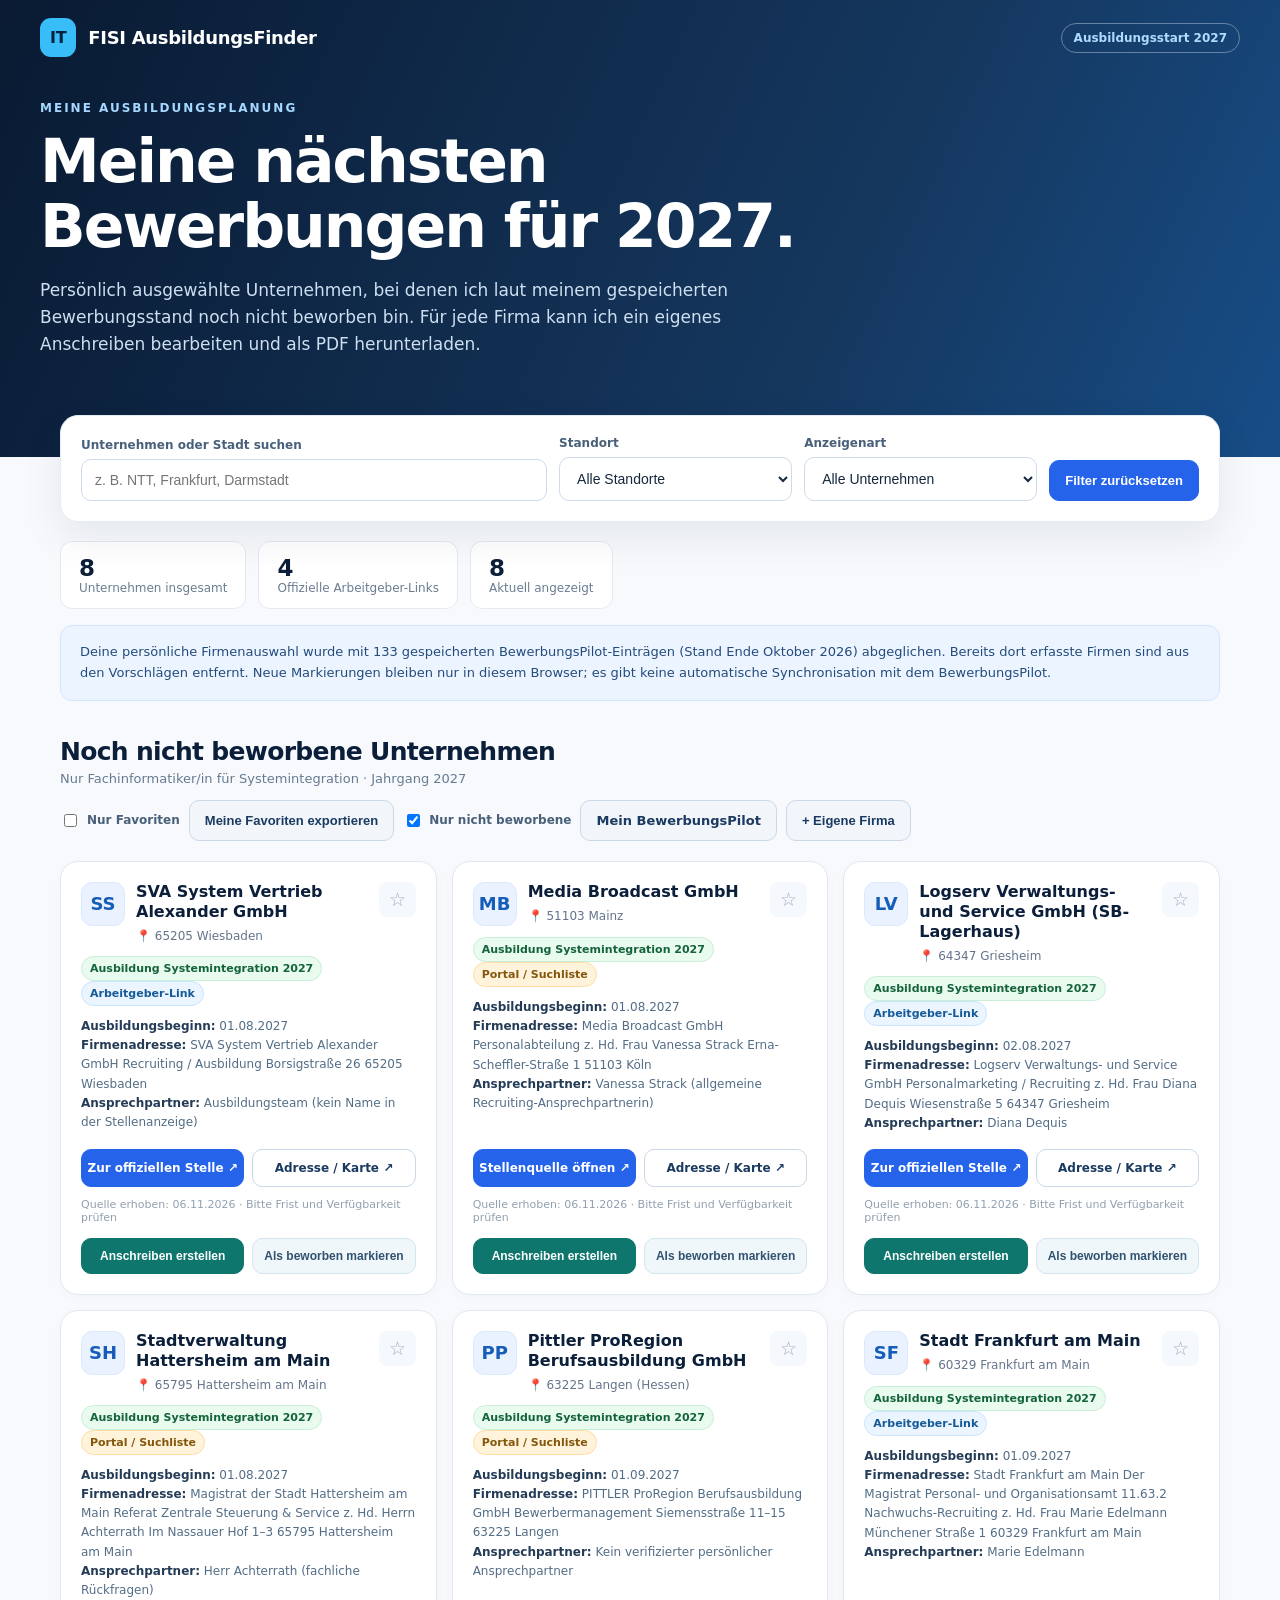
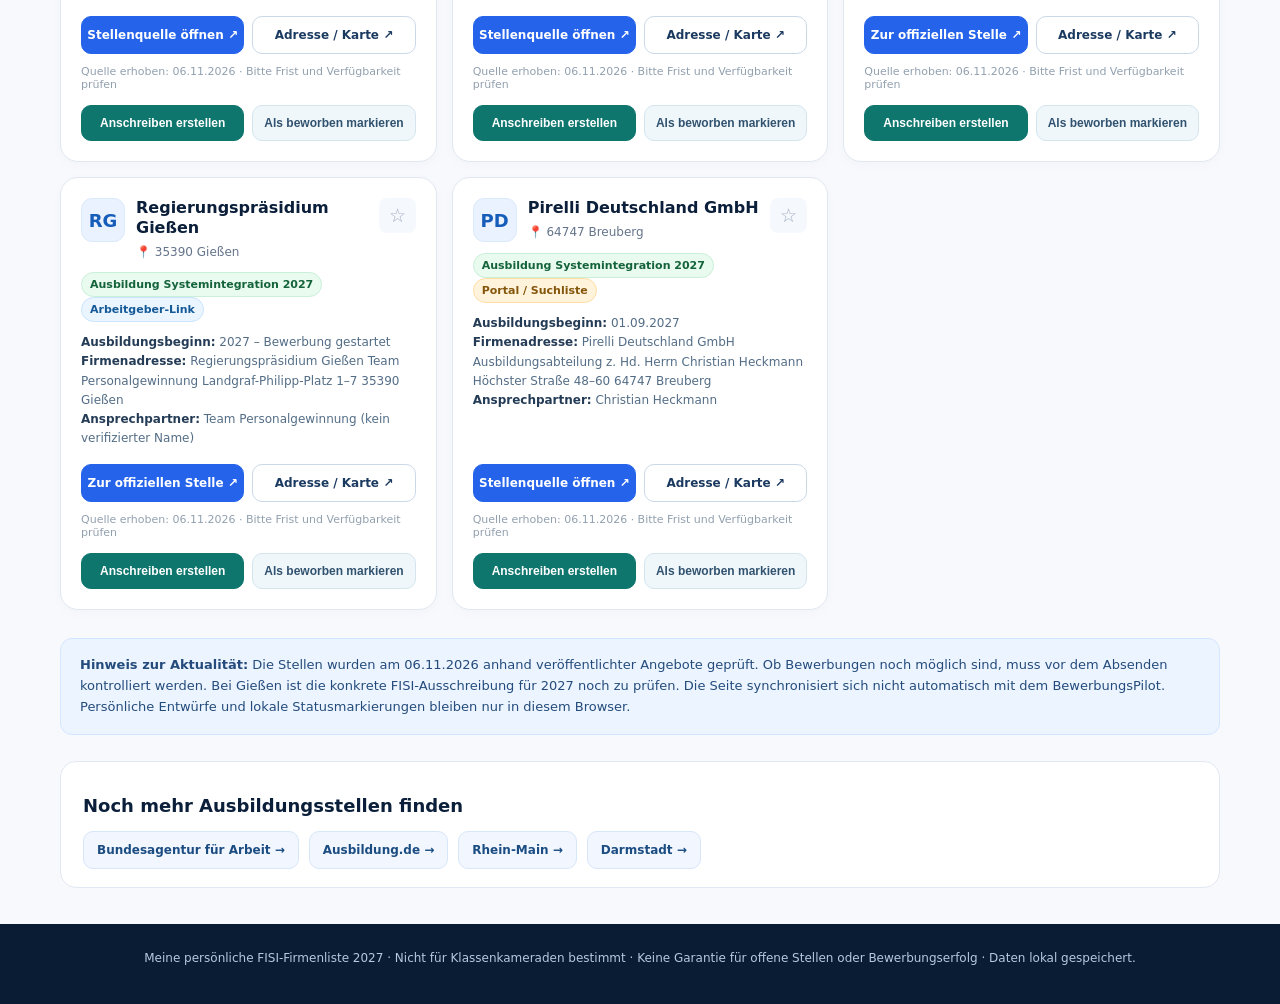
==== commit 3a1d155e: "Add verified company mailing addresses and recruiting contacts to every proposed employer" ====
--- a/fisi-site/index.html
+++ b/fisi-site/index.html
@@ -1,6 +1,6 @@
 <!doctype html><html lang="de"><head><meta charset="utf-8"><meta name="viewport" content="width=device-width,initial-scale=1"><meta name="theme-color" content="#091a32"><meta name="description" content="FISI AusbildungsFinder 2027: Unternehmen mit Ausbildungsangeboten für Fachinformatiker Systemintegration im Rhein-Main-Gebiet und Hessen finden."><title>Meine FISI-Bewerbungen 2027 | Neue Firmen & Anschreiben</title><style>
 :root{font-family:Inter,ui-sans-serif,system-ui,-apple-system,'Segoe UI',sans-serif;color:#0b1f3a;background:#f7f9fc}*{box-sizing:border-box}body{margin:0}a{color:inherit}header{background:linear-gradient(115deg,#091a32 0%,#15375e 65%,#174d87 100%);color:#fff;padding:18px max(20px,calc((100vw - 1200px)/2)) 68px}.top{display:flex;justify-content:space-between;align-items:center;gap:20px}.brand{font-size:18px;font-weight:800;letter-spacing:-.3px;display:flex;align-items:center;gap:12px}.brand-mark{background:#38bdf8;color:#06213a;padding:10px;border-radius:11px;font-weight:900;font-size:16px}.year{color:#afdbff;border:1px solid #6583a5;border-radius:99px;padding:7px 12px;font-size:12px;font-weight:700}.hero{padding:68px 0 14px;max-width:850px}.eyebrow{color:#a5d8ff;text-transform:uppercase;letter-spacing:2px;font-size:12px;font-weight:800}.hero h1{font-size:clamp(32px,5vw,60px);letter-spacing:-2px;line-height:1.09;margin:14px 0}.hero p{font-size:17px;line-height:1.6;color:#cedff1;max-width:740px}.wrap{max-width:1200px;margin:0 auto;padding:0 20px}.searchbox{margin-top:-42px;position:relative;background:#fff;box-shadow:0 16px 42px #0b1f3a14;border:1px solid #e7ecf2;border-radius:18px;padding:20px;display:grid;grid-template-columns:2fr 1fr 1fr auto;gap:12px;align-items:end}label{display:block;color:#486079;font-size:12px;font-weight:800;margin-bottom:7px}input,select{width:100%;border:1px solid #cfdaea;border-radius:10px;background:#fff;color:#16283d;padding:12px 13px;font-size:14px;min-width:0}input:focus,select:focus{outline:2px solid #2683ea;outline-offset:1px}.btn{border:1px solid #cbd8e7;border-radius:10px;background:white;padding:12px 15px;color:#1b3a60;font-size:13px;font-weight:800;cursor:pointer;text-decoration:none;display:inline-flex;align-items:center;justify-content:center;gap:7px;transition:.15s}.btn:hover{background:#e7f2ff;border-color:#7ab5fa}.btn.primary{background:#2563eb;color:white;border-color:#2563eb}.btn.primary:hover{background:#144dc5}.btn.ghost{background:#f2f6fb}.btn:disabled{opacity:.5;cursor:not-allowed}.bar{display:flex;gap:14px;align-items:center;justify-content:space-between;flex-wrap:wrap;margin:36px 0 20px}.bar h2{font-size:25px;letter-spacing:-.7px;margin:0}.bar p{margin:5px 0 0;color:#667b91;font-size:13px}.bar .tools{display:flex;gap:9px;align-items:center;flex-wrap:wrap}.stats{display:flex;gap:12px;flex-wrap:wrap;margin:19px 0 0}.stat{background:#fff;border:1px solid #e4eaf2;border-radius:12px;padding:13px 18px;font-size:12px;color:#6b7d91}.stat strong{color:#0b1f3a;font-size:23px;display:block}.list{display:grid;grid-template-columns:repeat(3,minmax(0,1fr));gap:15px}.job{background:#fff;border:1px solid #e1e8f2;border-radius:15px;padding:20px;display:flex;flex-direction:column;gap:11px;box-shadow:0 3px 12px #0b1f3a06;min-width:0}.job:hover{border-color:#88baff}.jobTop{display:flex;gap:11px;align-items:flex-start;justify-content:space-between}.job-icon{background:#eaf2ff;border:1px solid #dbe9fc;color:#165cb9;border-radius:11px;display:grid;place-items:center;width:44px;height:44px;font-weight:900;font-size:18px;flex-shrink:0}.jobTop div:nth-child(2){flex:1}.job h3{font-size:16px;margin:0 0 5px;line-height:1.25}.meta{color:#64748b;font-size:12px;line-height:1.5}.chip{font-size:11px;color:#155a97;background:#ebf5ff;border:1px solid #c9e5ff;border-radius:99px;padding:5px 8px;white-space:nowrap;display:inline-block;font-weight:800}.chip.green{color:#14633b;background:#e9faef;border-color:#c9efd8}.chip.orange{color:#84560b;background:#fff3db;border-color:#ffdda5}.detail{font-size:12px;color:#536d86;line-height:1.6;min-height:38px}.detail b{color:#253c57}.buttons{display:grid;grid-template-columns:1fr 1fr;gap:8px;margin-top:auto;padding-top:5px}.buttons .btn{padding:11px 5px;font-size:12px}.fav{border:0;background:#f5f8fd;border-radius:8px;cursor:pointer;padding:6px 10px;font-size:19px;color:#a2afc0}.fav.active{color:#da9d16;background:#fff4d4}.job .sub{font-size:11px;color:#91a0af}.notFound{background:#fff;border:1px solid #e3eaf4;padding:35px;text-align:center;border-radius:14px;color:#5a6d82}.note{background:#ecf5ff;border:1px solid #d2e6ff;color:#244b7c;border-radius:12px;padding:16px 19px;font-size:13px;line-height:1.6;margin-top:28px}.more{background:#fff;border:1px solid #e1e8f2;padding:18px 22px;border-radius:16px;margin:26px 0}.more h2{font-size:18px}.links{display:flex;gap:10px;flex-wrap:wrap}.links a{background:#f1f6ff;border:1px solid #d8e6fa;padding:11px 13px;border-radius:10px;color:#1b4c82;font-size:12px;font-weight:700;text-decoration:none}.links a:hover{text-decoration:underline}footer{margin-top:36px;padding:24px 0 35px;background:#0a1c34;color:#b4c9df;text-align:center;font-size:12px;line-height:1.8}.muted{font-size:12px;color:#74859a}#top-link{scroll-behavior:smooth}@media(max-width:1000px){.list{grid-template-columns:repeat(2,minmax(0,1fr))}.searchbox{grid-template-columns:1fr 1fr}.searchbox .btn{width:100%}}@media(max-width:640px){header{padding:16px 20px 70px}.hero{padding-top:48px}.list{grid-template-columns:1fr}.searchbox{grid-template-columns:1fr;margin-top:-44px;padding:15px}.year{display:none}.bar{align-items:flex-start}.job{padding:17px}.buttons{grid-template-columns:1fr 1fr}.hero h1{letter-spacing:-1px}.wrap{padding:0 16px}}
-</style><link rel="stylesheet" href="./bewerbung.css"></head><body><header><div class="top"><div class="brand"><span class="brand-mark">IT</span> FISI AusbildungsFinder</div><span class="year">Ausbildungsstart 2027</span></div><section class="hero"><div class="eyebrow">Meine Ausbildungsplanung</div><h1>Meine nächsten Bewerbungen für 2027.</h1><p>Persönlich ausgewählte Unternehmen, bei denen ich laut meinem gespeicherten Bewerbungsstand noch nicht beworben bin. Für jede Firma kann ich ein eigenes Anschreiben bearbeiten und als PDF herunterladen.</p></section></header><main class="wrap"><section class="searchbox" aria-label="Suchfilter"><div><label for="q">Unternehmen oder Stadt suchen</label><input id="q" type="search" placeholder="z. B. NTT, Frankfurt, Darmstadt"></div><div><label for="city">Standort</label><select id="city"><option value="">Alle Standorte</option></select></div><div><label for="type">Anzeigenart</label><select id="type"><option value="">Alle Unternehmen</option><option value="official">Offizielle Bewerbungsseite</option><option value="portal">Portal-Stellenanzeige / Suchliste</option></select></div><button class="btn primary" id="reset">Filter zurücksetzen</button></section><div class="stats"><div class="stat"><strong id="total">–</strong>Unternehmen insgesamt</div><div class="stat"><strong id="officialCount">–</strong>Offizielle Arbeitgeber-Links</div><div class="stat"><strong id="showCount">–</strong>Aktuell angezeigt</div></div><div class="bar"><div><h2>Noch nicht beworbene Unternehmen</h2><p>Nur Fachinformatiker/in für Systemintegration · Jahrgang 2027</p></div><div class="tools"><label style="margin:0;display:flex;gap:7px;align-items:center"><input id="onlyFav" type="checkbox" style="width:auto"> Nur Favoriten</label><button id="export" class="btn ghost">Meine Favoriten exportieren</button></div></div><div id="list" class="list"></div><div id="notfound" class="notFound" hidden>Keine passenden Unternehmen gefunden. Versuche einen anderen Suchbegriff oder wähle „Alle Standorte“.</div><section class="note"><b>Hinweis zur Aktualität:</b> Die Stellen wurden am 06.11.2026 anhand veröffentlichter Angebote geprüft. Ob Bewerbungen noch möglich sind, muss vor dem Absenden kontrolliert werden. Bei Gießen ist die konkrete FISI-Ausschreibung für 2027 noch zu prüfen. Die Seite synchronisiert sich nicht automatisch mit dem BewerbungsPilot. Persönliche Entwürfe und lokale Statusmarkierungen bleiben nur in diesem Browser.</section><section class="more"><h2>Noch mehr Ausbildungsstellen finden</h2><div class="links"><a href="https://www.arbeitsagentur.de/jobsuche/suche?suchbereich=ausbildung&was=Fachinformatiker%20Systemintegration" target="_blank" rel="noopener noreferrer">Bundesagentur für Arbeit →</a><a href="https://www.ausbildung.de/berufe/fachinformatiker-systemintegration/" target="_blank" rel="noopener noreferrer">Ausbildung.de →</a><a href="https://www.ausbildung.de/staedte/frankfurt-am-main/fachinformatiker-systemintegration/" target="_blank" rel="noopener noreferrer">Rhein-Main →</a><a href="https://www.ausbildung.de/staedte/darmstadt/fachinformatiker-systemintegration/" target="_blank" rel="noopener noreferrer">Darmstadt →</a></div></section></main><footer>Meine persönliche FISI-Firmenliste 2027 · Nicht für Klassenkameraden bestimmt · Keine Garantie für offene Stellen oder Bewerbungserfolg · Daten lokal gespeichert.</footer><script>const FIRMS = [{"plz":"65205","adresse":"Borsigstraße 26","website":"","region":"Persönliche Auswahl","stand":"06.11.2026","id":"sva","firma":"SVA System Vertrieb Alexander GmbH","ort":"Wiesbaden","start":"01.08.2027","url":"https://www.sva.de/de/job-portal/Ausbildung-zum-Fachinformatiker-fuer-Systemintegration-mwd-de-j1505.html","official":true,"recipient":"SVA System Vertrieb Alexander GmbH\nBorsigstraße 26\n65205 Wiesbaden"},{"plz":"","adresse":"","website":"","region":"Persönliche Auswahl","stand":"06.11.2026","id":"media","firma":"Media Broadcast GmbH","ort":"Mainz","start":"01.08.2027","url":"https://www.ausbildung.de/stellen/auszubildender-m-w-d-zum-fachinformatiker-fachrichtung-systemintegration-bei-media-broadcast-gmbh-in-mainz-f81d7696-2456-4049-92ad-911ef4cd30e1/","official":false,"recipient":"Media Broadcast GmbH\nMainz"},{"plz":"","adresse":"","website":"","region":"Persönliche Auswahl","stand":"06.11.2026","id":"logserv","firma":"Logserv Verwaltungs- und Service GmbH (SB-Lagerhaus)","ort":"Griesheim","start":"02.08.2027","url":"https://www.sb-lagerhaus.de/de-DE/jobs/ausbildung-fachinformatiker","official":true,"recipient":"Logserv Verwaltungs- und Service GmbH\nPersonalmarketing\nGriesheim"},{"plz":"65795","adresse":"Im Nassauer Hof 1–3","website":"","region":"Persönliche Auswahl","stand":"06.11.2026","id":"hattersheim","firma":"Stadtverwaltung Hattersheim am Main","ort":"Hattersheim am Main","start":"01.08.2027","url":"https://www.arbeitsagentur.de/jobsuche/jobdetail/10001-1003973693-S","official":false,"recipient":"Magistrat der Stadt Hattersheim am Main\nReferat Zentrale Steuerung & Service\nIm Nassauer Hof 1–3\n65795 Hattersheim am Main"},{"plz":"","adresse":"","website":"","region":"Persönliche Auswahl","stand":"06.11.2026","id":"pittler","firma":"Pittler ProRegion Berufsausbildung GmbH","ort":"Langen (Hessen)","start":"01.09.2027","url":"https://www.ausbildung.de/stellen/ausbildung-fachinformatiker-in-fuer-systemintegration-m-w-d-bei-pittler-proregion-berufsausbildung-gmbh-in-langen-hessen-b8effaa7-41b1-4956-8fa5-5208d5aba3b3/","official":false,"recipient":"Pittler ProRegion Berufsausbildung GmbH\nLangen (Hessen)"},{"plz":"","adresse":"","website":"","region":"Persönliche Auswahl","stand":"06.11.2026","id":"frankfurt","firma":"Stadt Frankfurt am Main","ort":"Frankfurt am Main","start":"01.09.2027","url":"https://frankfurt.de/karriere/schueler_innen/ausbildung/fi-sys","official":true,"recipient":"Stadt Frankfurt am Main\nFrankfurt am Main"},{"plz":"35390","adresse":"Landgraf-Philipp-Platz 1–7","website":"","region":"Persönliche Auswahl","stand":"06.11.2026","id":"giessen","firma":"Regierungspräsidium Gießen","ort":"Gießen","start":"2027 – Ausschreibung prüfen","url":"https://rp-giessen.hessen.de/karriere/berufsausbildung","official":true,"recipient":"Regierungspräsidium Gießen\nLandgraf-Philipp-Platz 1–7\n35390 Gießen"},{"plz":"64747","adresse":"Höchster Str. 48–60","website":"","region":"Persönliche Auswahl","stand":"06.11.2026","id":"pirelli","firma":"Pirelli Deutschland GmbH","ort":"Breuberg","start":"01.09.2027","url":"https://www.arbeitsagentur.de/jobsuche/jobdetail/10000-1207135408-S","official":false,"recipient":"Pirelli Deutschland GmbH\nHöchster Str. 48–60\n64747 Breuberg"}];
+</style><link rel="stylesheet" href="./bewerbung.css"></head><body><header><div class="top"><div class="brand"><span class="brand-mark">IT</span> FISI AusbildungsFinder</div><span class="year">Ausbildungsstart 2027</span></div><section class="hero"><div class="eyebrow">Meine Ausbildungsplanung</div><h1>Meine nächsten Bewerbungen für 2027.</h1><p>Persönlich ausgewählte Unternehmen, bei denen ich laut meinem gespeicherten Bewerbungsstand noch nicht beworben bin. Für jede Firma kann ich ein eigenes Anschreiben bearbeiten und als PDF herunterladen.</p></section></header><main class="wrap"><section class="searchbox" aria-label="Suchfilter"><div><label for="q">Unternehmen oder Stadt suchen</label><input id="q" type="search" placeholder="z. B. NTT, Frankfurt, Darmstadt"></div><div><label for="city">Standort</label><select id="city"><option value="">Alle Standorte</option></select></div><div><label for="type">Anzeigenart</label><select id="type"><option value="">Alle Unternehmen</option><option value="official">Offizielle Bewerbungsseite</option><option value="portal">Portal-Stellenanzeige / Suchliste</option></select></div><button class="btn primary" id="reset">Filter zurücksetzen</button></section><div class="stats"><div class="stat"><strong id="total">–</strong>Unternehmen insgesamt</div><div class="stat"><strong id="officialCount">–</strong>Offizielle Arbeitgeber-Links</div><div class="stat"><strong id="showCount">–</strong>Aktuell angezeigt</div></div><div class="bar"><div><h2>Noch nicht beworbene Unternehmen</h2><p>Nur Fachinformatiker/in für Systemintegration · Jahrgang 2027</p></div><div class="tools"><label style="margin:0;display:flex;gap:7px;align-items:center"><input id="onlyFav" type="checkbox" style="width:auto"> Nur Favoriten</label><button id="export" class="btn ghost">Meine Favoriten exportieren</button></div></div><div id="list" class="list"></div><div id="notfound" class="notFound" hidden>Keine passenden Unternehmen gefunden. Versuche einen anderen Suchbegriff oder wähle „Alle Standorte“.</div><section class="note"><b>Hinweis zur Aktualität:</b> Die Stellen wurden am 06.11.2026 anhand veröffentlichter Angebote geprüft. Ob Bewerbungen noch möglich sind, muss vor dem Absenden kontrolliert werden. Bei Gießen ist die konkrete FISI-Ausschreibung für 2027 noch zu prüfen. Die Seite synchronisiert sich nicht automatisch mit dem BewerbungsPilot. Persönliche Entwürfe und lokale Statusmarkierungen bleiben nur in diesem Browser.</section><section class="more"><h2>Noch mehr Ausbildungsstellen finden</h2><div class="links"><a href="https://www.arbeitsagentur.de/jobsuche/suche?suchbereich=ausbildung&was=Fachinformatiker%20Systemintegration" target="_blank" rel="noopener noreferrer">Bundesagentur für Arbeit →</a><a href="https://www.ausbildung.de/berufe/fachinformatiker-systemintegration/" target="_blank" rel="noopener noreferrer">Ausbildung.de →</a><a href="https://www.ausbildung.de/staedte/frankfurt-am-main/fachinformatiker-systemintegration/" target="_blank" rel="noopener noreferrer">Rhein-Main →</a><a href="https://www.ausbildung.de/staedte/darmstadt/fachinformatiker-systemintegration/" target="_blank" rel="noopener noreferrer">Darmstadt →</a></div></section></main><footer>Meine persönliche FISI-Firmenliste 2027 · Nicht für Klassenkameraden bestimmt · Keine Garantie für offene Stellen oder Bewerbungserfolg · Daten lokal gespeichert.</footer><script>const FIRMS = [{"plz":"65205","adresse":"Borsigstraße 26","website":"","region":"Persönliche Auswahl","stand":"06.11.2026","id":"sva","firma":"SVA System Vertrieb Alexander GmbH","ort":"Wiesbaden","start":"01.08.2027","url":"https://www.sva.de/de/job-portal/Ausbildung-zum-Fachinformatiker-fuer-Systemintegration-mwd-de-j1505.html","official":true,"recipient":"SVA System Vertrieb Alexander GmbH\nRecruiting / Ausbildung\nBorsigstraße 26\n65205 Wiesbaden","kontakt":"Ausbildungsteam (kein Name in der Stellenanzeige)","salutation":"Sehr geehrte Damen und Herren,","email":"","addressNote":"Unternehmensanschrift Wiesbaden.","sourceURL":"https://www.sva.de/de/ausbildung"},{"plz":"51103","adresse":"Erna-Scheffler-Straße 1","website":"","region":"Persönliche Auswahl","stand":"06.11.2026","id":"media","firma":"Media Broadcast GmbH","ort":"Mainz","start":"01.08.2027","url":"https://www.ausbildung.de/stellen/auszubildender-m-w-d-zum-fachinformatiker-fachrichtung-systemintegration-bei-media-broadcast-gmbh-in-mainz-f81d7696-2456-4049-92ad-911ef4cd30e1/","official":false,"recipient":"Media Broadcast GmbH\nPersonalabteilung\nz. Hd. Frau Vanessa Strack\nErna-Scheffler-Straße 1\n51103 Köln","kontakt":"Vanessa Strack (allgemeine Recruiting-Ansprechpartnerin)","salutation":"Sehr geehrte Frau Strack,","email":"bewerbung@media-broadcast.com","addressNote":"Offizielle Postanschrift in Köln; die Ausbildungsstelle befindet sich in Mainz. Frau Strack ist als allgemeine Recruiting-Kontaktperson veröffentlicht.","sourceURL":"https://www.media-broadcast.com/kontakt"},{"plz":"64347","adresse":"Wiesenstraße 5","website":"","region":"Persönliche Auswahl","stand":"06.11.2026","id":"logserv","firma":"Logserv Verwaltungs- und Service GmbH (SB-Lagerhaus)","ort":"Griesheim","start":"02.08.2027","url":"https://www.sb-lagerhaus.de/de-DE/jobs/ausbildung-fachinformatiker","official":true,"recipient":"Logserv Verwaltungs- und Service GmbH\nPersonalmarketing / Recruiting\nz. Hd. Frau Diana Dequis\nWiesenstraße 5\n64347 Griesheim","kontakt":"Diana Dequis","salutation":"Sehr geehrte Frau Dequis,","email":"bewerbung@logserv.biz","addressNote":"Kontakt und Anschrift direkt aus der Stellenausschreibung.","sourceURL":"https://www.sb-lagerhaus.de/de-DE/jobs/ausbildung-fachinformatiker"},{"plz":"65795","adresse":"Im Nassauer Hof 1–3","website":"","region":"Persönliche Auswahl","stand":"06.11.2026","id":"hattersheim","firma":"Stadtverwaltung Hattersheim am Main","ort":"Hattersheim am Main","start":"01.08.2027","url":"https://www.arbeitsagentur.de/jobsuche/jobdetail/10001-1003973693-S","official":false,"recipient":"Magistrat der Stadt Hattersheim am Main\nReferat Zentrale Steuerung & Service\nz. Hd. Herrn Achterrath\nIm Nassauer Hof 1–3\n65795 Hattersheim am Main","kontakt":"Herr Achterrath (fachliche Rückfragen)","salutation":"Sehr geehrter Herr Achterrath,","email":"bewerbungen@hattersheim.de","addressNote":"Herr Achterrath ist für fachliche Rückfragen genannt; die Bewerbung geht an die genannte zentrale Bewerbungsadresse.","sourceURL":"https://www.arbeitsagentur.de/jobsuche/jobdetail/10001-1003973693-S"},{"plz":"63225","adresse":"Siemensstraße 11–15","website":"","region":"Persönliche Auswahl","stand":"06.11.2026","id":"pittler","firma":"Pittler ProRegion Berufsausbildung GmbH","ort":"Langen (Hessen)","start":"01.09.2027","url":"https://www.ausbildung.de/stellen/ausbildung-fachinformatiker-in-fuer-systemintegration-m-w-d-bei-pittler-proregion-berufsausbildung-gmbh-in-langen-hessen-b8effaa7-41b1-4956-8fa5-5208d5aba3b3/","official":false,"recipient":"PITTLER ProRegion Berufsausbildung GmbH\nBewerbermanagement\nSiemensstraße 11–15\n63225 Langen","kontakt":"Kein verifizierter persönlicher Ansprechpartner","salutation":"Sehr geehrte Damen und Herren,","email":"kontakt@pba-online.de","addressNote":"Offizielle Firmenanschrift; die praktische Ausbildung kann an anderen Standorten stattfinden.","sourceURL":"https://pba-online.de/ausbildung/fachinformatiker-in-fuer-systemintegration/"},{"plz":"60329","adresse":"Münchener Straße 1","website":"","region":"Persönliche Auswahl","stand":"06.11.2026","id":"frankfurt","firma":"Stadt Frankfurt am Main","ort":"Frankfurt am Main","start":"01.09.2027","url":"https://frankfurt.de/karriere/schueler_innen/ausbildung/fi-sys","official":true,"recipient":"Stadt Frankfurt am Main\nDer Magistrat\nPersonal- und Organisationsamt\n11.63.2 Nachwuchs-Recruiting\nz. Hd. Frau Marie Edelmann\nMünchener Straße 1\n60329 Frankfurt am Main","kontakt":"Marie Edelmann","salutation":"Sehr geehrte Frau Edelmann,","email":"","addressNote":"Kontakt und Anschrift laut offizieller Stellenausschreibung; Bewerbung über das Karriereportal.","sourceURL":"https://stadtfrankfurtjobs.de/Ausbildung-Fachinformatiker-in-wmd-Systemintegration-de-j11509.html"},{"plz":"35390","adresse":"Landgraf-Philipp-Platz 1–7","website":"","region":"Persönliche Auswahl","stand":"06.11.2026","id":"giessen","firma":"Regierungspräsidium Gießen","ort":"Gießen","start":"2027 – Bewerbung gestartet","url":"https://rp-giessen.hessen.de/fachinformatik-fachrichtung-systemintegration","official":true,"recipient":"Regierungspräsidium Gießen\nTeam Personalgewinnung\nLandgraf-Philipp-Platz 1–7\n35390 Gießen","kontakt":"Team Personalgewinnung (kein verifizierter Name)","salutation":"Sehr geehrte Damen und Herren,","email":"personalgewinnung@rpgi.hessen.de","addressNote":"Behördenanschrift und allgemeines Personalgewinnungs-Team. Die 2027-Ausschreibung ist inzwischen gestartet.","sourceURL":"https://rp-giessen.hessen.de/fachinformatik-fachrichtung-systemintegration"},{"plz":"64747","adresse":"Höchster Straße 48–60","website":"","region":"Persönliche Auswahl","stand":"06.11.2026","id":"pirelli","firma":"Pirelli Deutschland GmbH","ort":"Breuberg","start":"01.09.2027","url":"https://www.arbeitsagentur.de/jobsuche/jobdetail/10000-1207135408-S","official":false,"recipient":"Pirelli Deutschland GmbH\nAusbildungsabteilung\nz. Hd. Herrn Christian Heckmann\nHöchster Straße 48–60\n64747 Breuberg","kontakt":"Christian Heckmann","salutation":"Sehr geehrter Herr Heckmann,","email":"Ausbildung.de@pirelli.com","addressNote":"Ausbildungskontakt aus dem BIBB-Anbieterverzeichnis. Die FISI-Ausbildung 2027 ist ausgeschrieben.","sourceURL":"https://www.bibb.de/dienst/ausbildungplus/de/ausbildungsbetrieb/ansehen/9034"}];
 const qs=s=>document.querySelector(s), list=qs('#list'), city=qs('#city'), type=qs('#type'), q=qs('#q');
 const esc=s=>String(s??'').replace(/[&<>"']/g,x=>({'&':'&amp;','<':'&lt;','>':'&gt;','"':'&quot;',"'":'&#39;'}[x]));
 let favorites;try{favorites=JSON.parse(localStorage.getItem('fisi-favorites-list-2027')||'[]');if(!Array.isArray(favorites))favorites=[];}catch(e){favorites=[]}
@@ -9,5 +9,5 @@
 qs('#total').textContent=FIRMS.length;qs('#officialCount').textContent=FIRMS.filter(x=>x.official).length;
 const maps=x=>'https://www.google.com/maps/search/?api=1&query='+encodeURIComponent([x.firma,x.adresse,x.plz,x.ort].filter(Boolean).join(', '));
 const a=(href,label,cls='')=>`<a class="btn ${cls}" target="_blank" rel="noopener noreferrer" href="${esc(href)}">${label}</a>`;
-function render(){const term=q.value.trim().toLocaleLowerCase('de'), c=city.value,t=type.value,f=qs('#onlyFav').checked;const found=FIRMS.filter(x=>(!c||x.ort===c)&&(!t||(t==='official'===x.official))&&(!f||favorites.includes(x.id))&&(!term||[x.firma,x.ort,x.plz,x.adresse].join(' ').toLocaleLowerCase('de').includes(term)));qs('#showCount').textContent=found.length;qs('#notfound').hidden=found.length!==0;list.innerHTML=found.map(x=>{const selected=favorites.includes(x.id), initials=x.firma.replace(/[^\p{L}\p{N} ]/gu,'').split(' ').slice(0,2).map(v=>v[0]||'').join('').toUpperCase();return `<article class="job"><div class="jobTop"><div class="job-icon">${esc(initials)}</div><div><h3>${esc(x.firma)}</h3><div class="meta">📍 ${esc(x.plz?x.plz+' ':'')}${esc(x.ort)}</div></div><button data-fav="${esc(x.id)}" class="fav ${selected?'active':''}" aria-label="${selected?'Favorit entfernen':'Als Favorit speichern'}" title="Favorit speichern">${selected?'★':'☆'}</button></div><div><span class="chip green">Ausbildung Systemintegration 2027</span> <span class="chip ${x.official?'':'orange'}">${x.official?'Arbeitgeber-Link':'Portal / Suchliste'}</span></div><div class="detail"><b>Ausbildungsbeginn:</b> ${esc(x.start)}<br><b>Adresse:</b> ${esc([x.adresse,x.plz,x.ort].filter(Boolean).join(', ')||'Nicht angegeben')}</div><div class="buttons">${a(x.url,x.official?'Zur offiziellen Stelle ↗':'Stellenquelle öffnen ↗','primary')}${a(maps(x),'Adresse / Karte ↗')}</div><span class="sub">Quelle erhoben: ${esc(x.stand)} · Bitte Frist und Verfügbarkeit prüfen</span></article>`}).join('');list.querySelectorAll('[data-fav]').forEach(btn=>btn.addEventListener('click',()=>{let id=btn.getAttribute('data-fav');favorites=favorites.includes(id)?favorites.filter(x=>x!==id):[...favorites,id];save();render()}))}
+function render(){const term=q.value.trim().toLocaleLowerCase('de'), c=city.value,t=type.value,f=qs('#onlyFav').checked;const found=FIRMS.filter(x=>(!c||x.ort===c)&&(!t||(t==='official'===x.official))&&(!f||favorites.includes(x.id))&&(!term||[x.firma,x.ort,x.plz,x.adresse].join(' ').toLocaleLowerCase('de').includes(term)));qs('#showCount').textContent=found.length;qs('#notfound').hidden=found.length!==0;list.innerHTML=found.map(x=>{const selected=favorites.includes(x.id), initials=x.firma.replace(/[^\p{L}\p{N} ]/gu,'').split(' ').slice(0,2).map(v=>v[0]||'').join('').toUpperCase();return `<article class="job"><div class="jobTop"><div class="job-icon">${esc(initials)}</div><div><h3>${esc(x.firma)}</h3><div class="meta">📍 ${esc(x.plz?x.plz+' ':'')}${esc(x.ort)}</div></div><button data-fav="${esc(x.id)}" class="fav ${selected?'active':''}" aria-label="${selected?'Favorit entfernen':'Als Favorit speichern'}" title="Favorit speichern">${selected?'★':'☆'}</button></div><div><span class="chip green">Ausbildung Systemintegration 2027</span> <span class="chip ${x.official?'':'orange'}">${x.official?'Arbeitgeber-Link':'Portal / Suchliste'}</span></div><div class="detail"><b>Ausbildungsbeginn:</b> ${esc(x.start)}<br><b>Firmenadresse:</b> ${esc(x.recipient||[x.adresse,x.plz,x.ort].filter(Boolean).join(', ')||'Nicht angegeben').replaceAll('\\n',' · ')}<br><b>Ansprechpartner:</b> ${esc(x.kontakt||'Nicht angegeben')}</div><div class="buttons">${a(x.url,x.official?'Zur offiziellen Stelle ↗':'Stellenquelle öffnen ↗','primary')}${a(maps(x),'Adresse / Karte ↗')}</div><span class="sub">Quelle erhoben: ${esc(x.stand)} · Bitte Frist und Verfügbarkeit prüfen</span></article>`}).join('');list.querySelectorAll('[data-fav]').forEach(btn=>btn.addEventListener('click',()=>{let id=btn.getAttribute('data-fav');favorites=favorites.includes(id)?favorites.filter(x=>x!==id):[...favorites,id];save();render()}))}
 [q,city,type,qs('#onlyFav')].forEach(el=>el.addEventListener('input',render));qs('#reset').addEventListener('click',()=>{q.value='';city.value='';type.value='';qs('#onlyFav').checked=false;render()});qs('#export').addEventListener('click',()=>{const fav=FIRMS.filter(x=>favorites.includes(x.id));if(!fav.length){alert('Du hast noch keine Favoriten gespeichert.');return;}const rows=[['Unternehmen','Ort','PLZ','Adresse','Ausbildungsbeginn','Link'],...fav.map(x=>[x.firma,x.ort,x.plz,x.adresse,x.start,x.url])].map(row=>row.map(v=>'"'+String(v??'').replace(/"/g,'""')+'"').join(';')).join('\r\n');const blob=new Blob(['﻿',rows],{type:'text/csv;charset=utf-8'}),u=URL.createObjectURL(blob),a=document.createElement('a');a.href=u;a.download='FISI_Favoriten_2027.csv';a.click();URL.revokeObjectURL(u)});render();</script><script src="./bewerbung.js"></script></body></html>
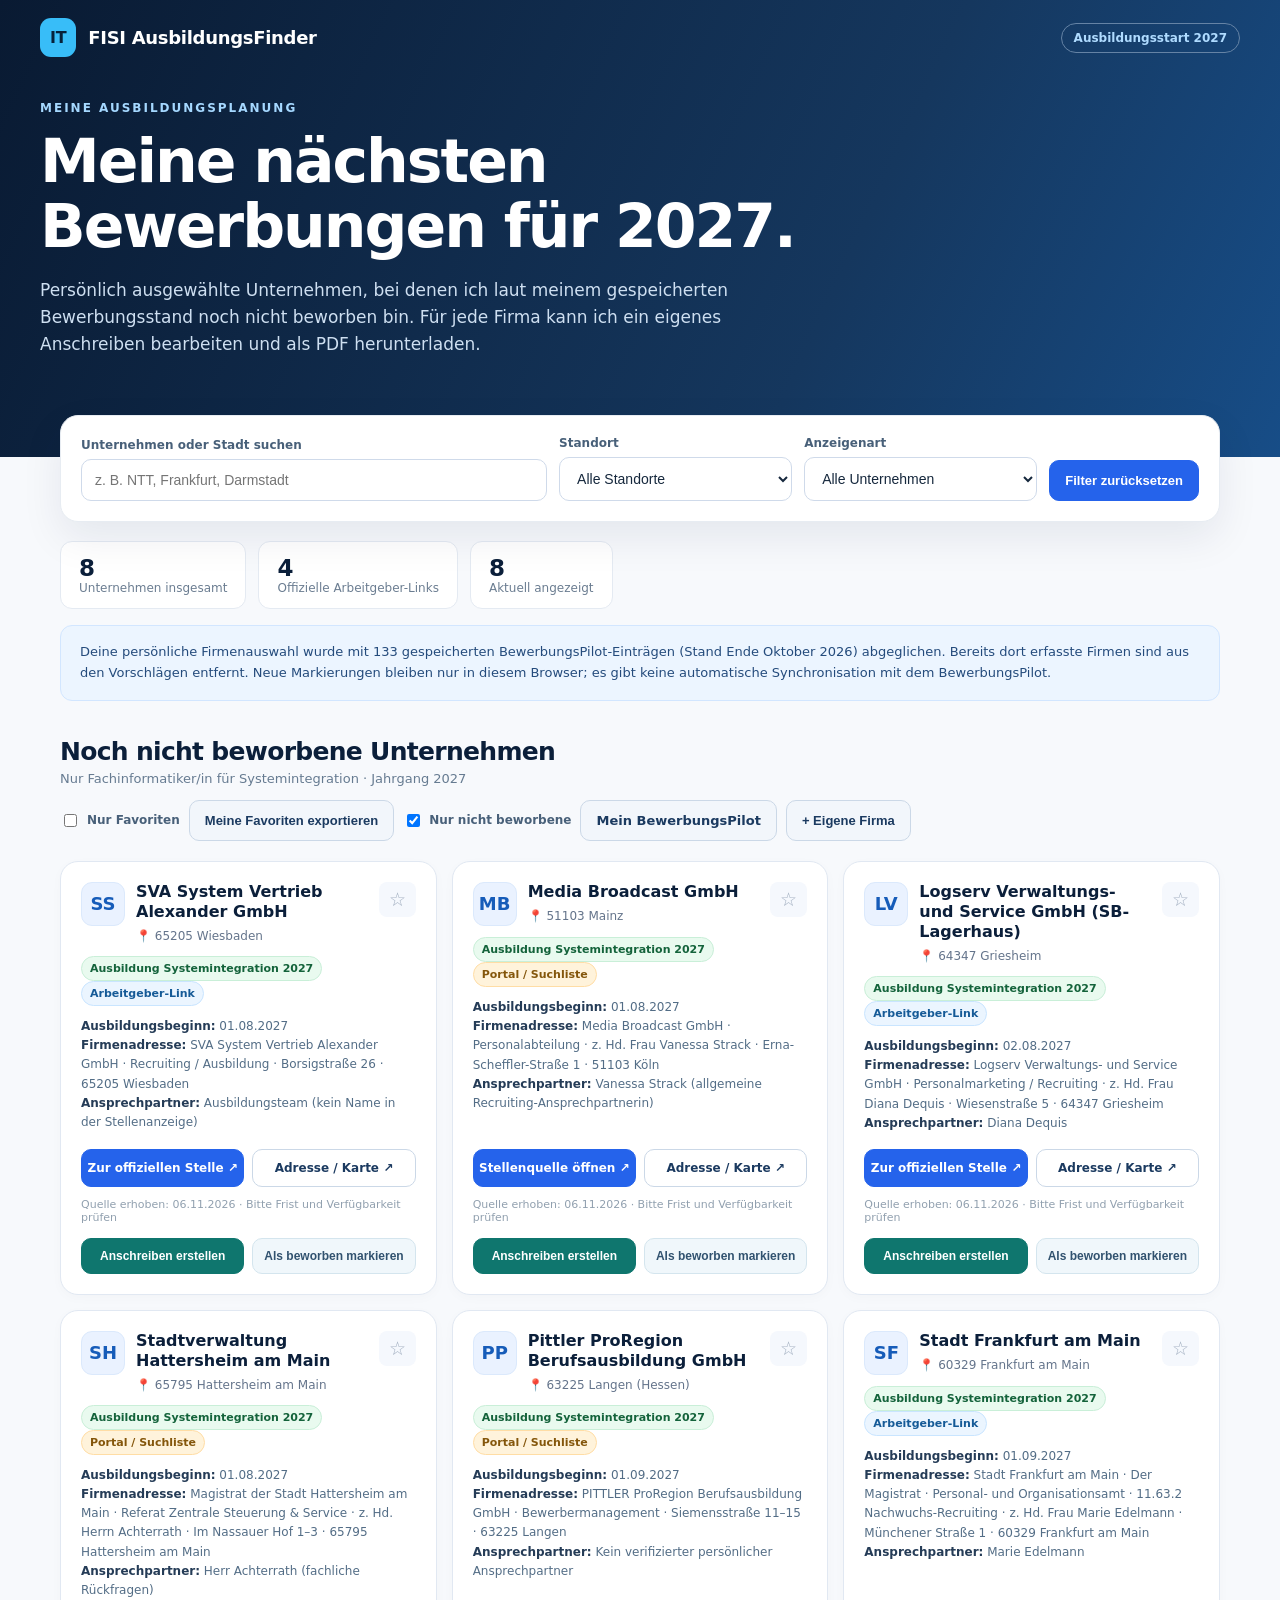
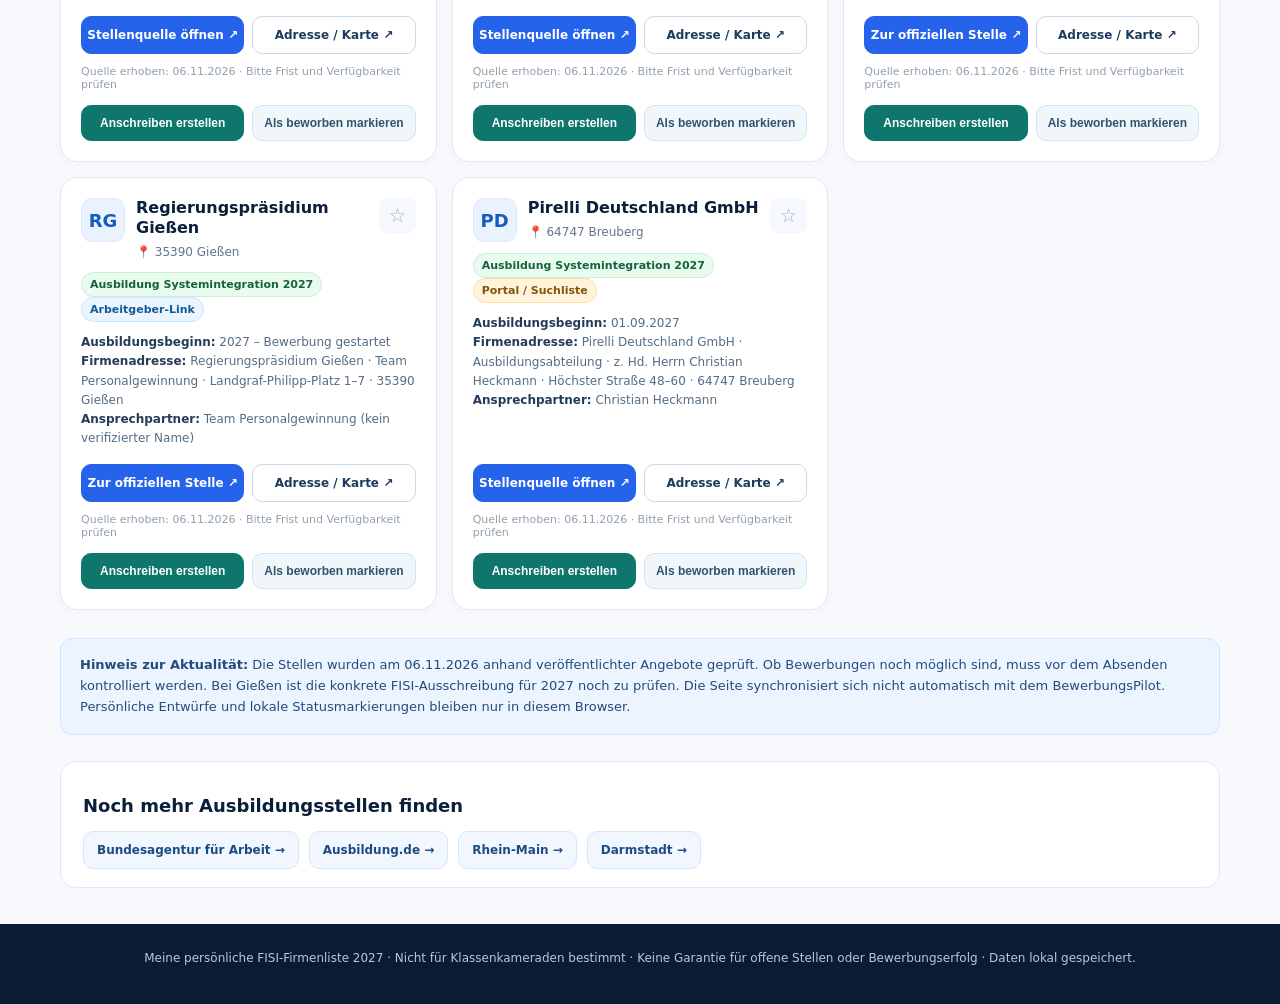
==== commit febef69f: "Format postal addresses correctly on employer cards" ====
--- a/fisi-site/index.html
+++ b/fisi-site/index.html
@@ -9,5 +9,5 @@
 qs('#total').textContent=FIRMS.length;qs('#officialCount').textContent=FIRMS.filter(x=>x.official).length;
 const maps=x=>'https://www.google.com/maps/search/?api=1&query='+encodeURIComponent([x.firma,x.adresse,x.plz,x.ort].filter(Boolean).join(', '));
 const a=(href,label,cls='')=>`<a class="btn ${cls}" target="_blank" rel="noopener noreferrer" href="${esc(href)}">${label}</a>`;
-function render(){const term=q.value.trim().toLocaleLowerCase('de'), c=city.value,t=type.value,f=qs('#onlyFav').checked;const found=FIRMS.filter(x=>(!c||x.ort===c)&&(!t||(t==='official'===x.official))&&(!f||favorites.includes(x.id))&&(!term||[x.firma,x.ort,x.plz,x.adresse].join(' ').toLocaleLowerCase('de').includes(term)));qs('#showCount').textContent=found.length;qs('#notfound').hidden=found.length!==0;list.innerHTML=found.map(x=>{const selected=favorites.includes(x.id), initials=x.firma.replace(/[^\p{L}\p{N} ]/gu,'').split(' ').slice(0,2).map(v=>v[0]||'').join('').toUpperCase();return `<article class="job"><div class="jobTop"><div class="job-icon">${esc(initials)}</div><div><h3>${esc(x.firma)}</h3><div class="meta">📍 ${esc(x.plz?x.plz+' ':'')}${esc(x.ort)}</div></div><button data-fav="${esc(x.id)}" class="fav ${selected?'active':''}" aria-label="${selected?'Favorit entfernen':'Als Favorit speichern'}" title="Favorit speichern">${selected?'★':'☆'}</button></div><div><span class="chip green">Ausbildung Systemintegration 2027</span> <span class="chip ${x.official?'':'orange'}">${x.official?'Arbeitgeber-Link':'Portal / Suchliste'}</span></div><div class="detail"><b>Ausbildungsbeginn:</b> ${esc(x.start)}<br><b>Firmenadresse:</b> ${esc(x.recipient||[x.adresse,x.plz,x.ort].filter(Boolean).join(', ')||'Nicht angegeben').replaceAll('\\n',' · ')}<br><b>Ansprechpartner:</b> ${esc(x.kontakt||'Nicht angegeben')}</div><div class="buttons">${a(x.url,x.official?'Zur offiziellen Stelle ↗':'Stellenquelle öffnen ↗','primary')}${a(maps(x),'Adresse / Karte ↗')}</div><span class="sub">Quelle erhoben: ${esc(x.stand)} · Bitte Frist und Verfügbarkeit prüfen</span></article>`}).join('');list.querySelectorAll('[data-fav]').forEach(btn=>btn.addEventListener('click',()=>{let id=btn.getAttribute('data-fav');favorites=favorites.includes(id)?favorites.filter(x=>x!==id):[...favorites,id];save();render()}))}
+function render(){const term=q.value.trim().toLocaleLowerCase('de'), c=city.value,t=type.value,f=qs('#onlyFav').checked;const found=FIRMS.filter(x=>(!c||x.ort===c)&&(!t||(t==='official'===x.official))&&(!f||favorites.includes(x.id))&&(!term||[x.firma,x.ort,x.plz,x.adresse].join(' ').toLocaleLowerCase('de').includes(term)));qs('#showCount').textContent=found.length;qs('#notfound').hidden=found.length!==0;list.innerHTML=found.map(x=>{const selected=favorites.includes(x.id), initials=x.firma.replace(/[^\p{L}\p{N} ]/gu,'').split(' ').slice(0,2).map(v=>v[0]||'').join('').toUpperCase();return `<article class="job"><div class="jobTop"><div class="job-icon">${esc(initials)}</div><div><h3>${esc(x.firma)}</h3><div class="meta">📍 ${esc(x.plz?x.plz+' ':'')}${esc(x.ort)}</div></div><button data-fav="${esc(x.id)}" class="fav ${selected?'active':''}" aria-label="${selected?'Favorit entfernen':'Als Favorit speichern'}" title="Favorit speichern">${selected?'★':'☆'}</button></div><div><span class="chip green">Ausbildung Systemintegration 2027</span> <span class="chip ${x.official?'':'orange'}">${x.official?'Arbeitgeber-Link':'Portal / Suchliste'}</span></div><div class="detail"><b>Ausbildungsbeginn:</b> ${esc(x.start)}<br><b>Firmenadresse:</b> ${esc(x.recipient||[x.adresse,x.plz,x.ort].filter(Boolean).join(', ')||'Nicht angegeben').replaceAll('\n',' · ')}<br><b>Ansprechpartner:</b> ${esc(x.kontakt||'Nicht angegeben')}</div><div class="buttons">${a(x.url,x.official?'Zur offiziellen Stelle ↗':'Stellenquelle öffnen ↗','primary')}${a(maps(x),'Adresse / Karte ↗')}</div><span class="sub">Quelle erhoben: ${esc(x.stand)} · Bitte Frist und Verfügbarkeit prüfen</span></article>`}).join('');list.querySelectorAll('[data-fav]').forEach(btn=>btn.addEventListener('click',()=>{let id=btn.getAttribute('data-fav');favorites=favorites.includes(id)?favorites.filter(x=>x!==id):[...favorites,id];save();render()}))}
 [q,city,type,qs('#onlyFav')].forEach(el=>el.addEventListener('input',render));qs('#reset').addEventListener('click',()=>{q.value='';city.value='';type.value='';qs('#onlyFav').checked=false;render()});qs('#export').addEventListener('click',()=>{const fav=FIRMS.filter(x=>favorites.includes(x.id));if(!fav.length){alert('Du hast noch keine Favoriten gespeichert.');return;}const rows=[['Unternehmen','Ort','PLZ','Adresse','Ausbildungsbeginn','Link'],...fav.map(x=>[x.firma,x.ort,x.plz,x.adresse,x.start,x.url])].map(row=>row.map(v=>'"'+String(v??'').replace(/"/g,'""')+'"').join(';')).join('\r\n');const blob=new Blob(['﻿',rows],{type:'text/csv;charset=utf-8'}),u=URL.createObjectURL(blob),a=document.createElement('a');a.href=u;a.download='FISI_Favoriten_2027.csv';a.click();URL.revokeObjectURL(u)});render();</script><script src="./bewerbung.js"></script></body></html>
